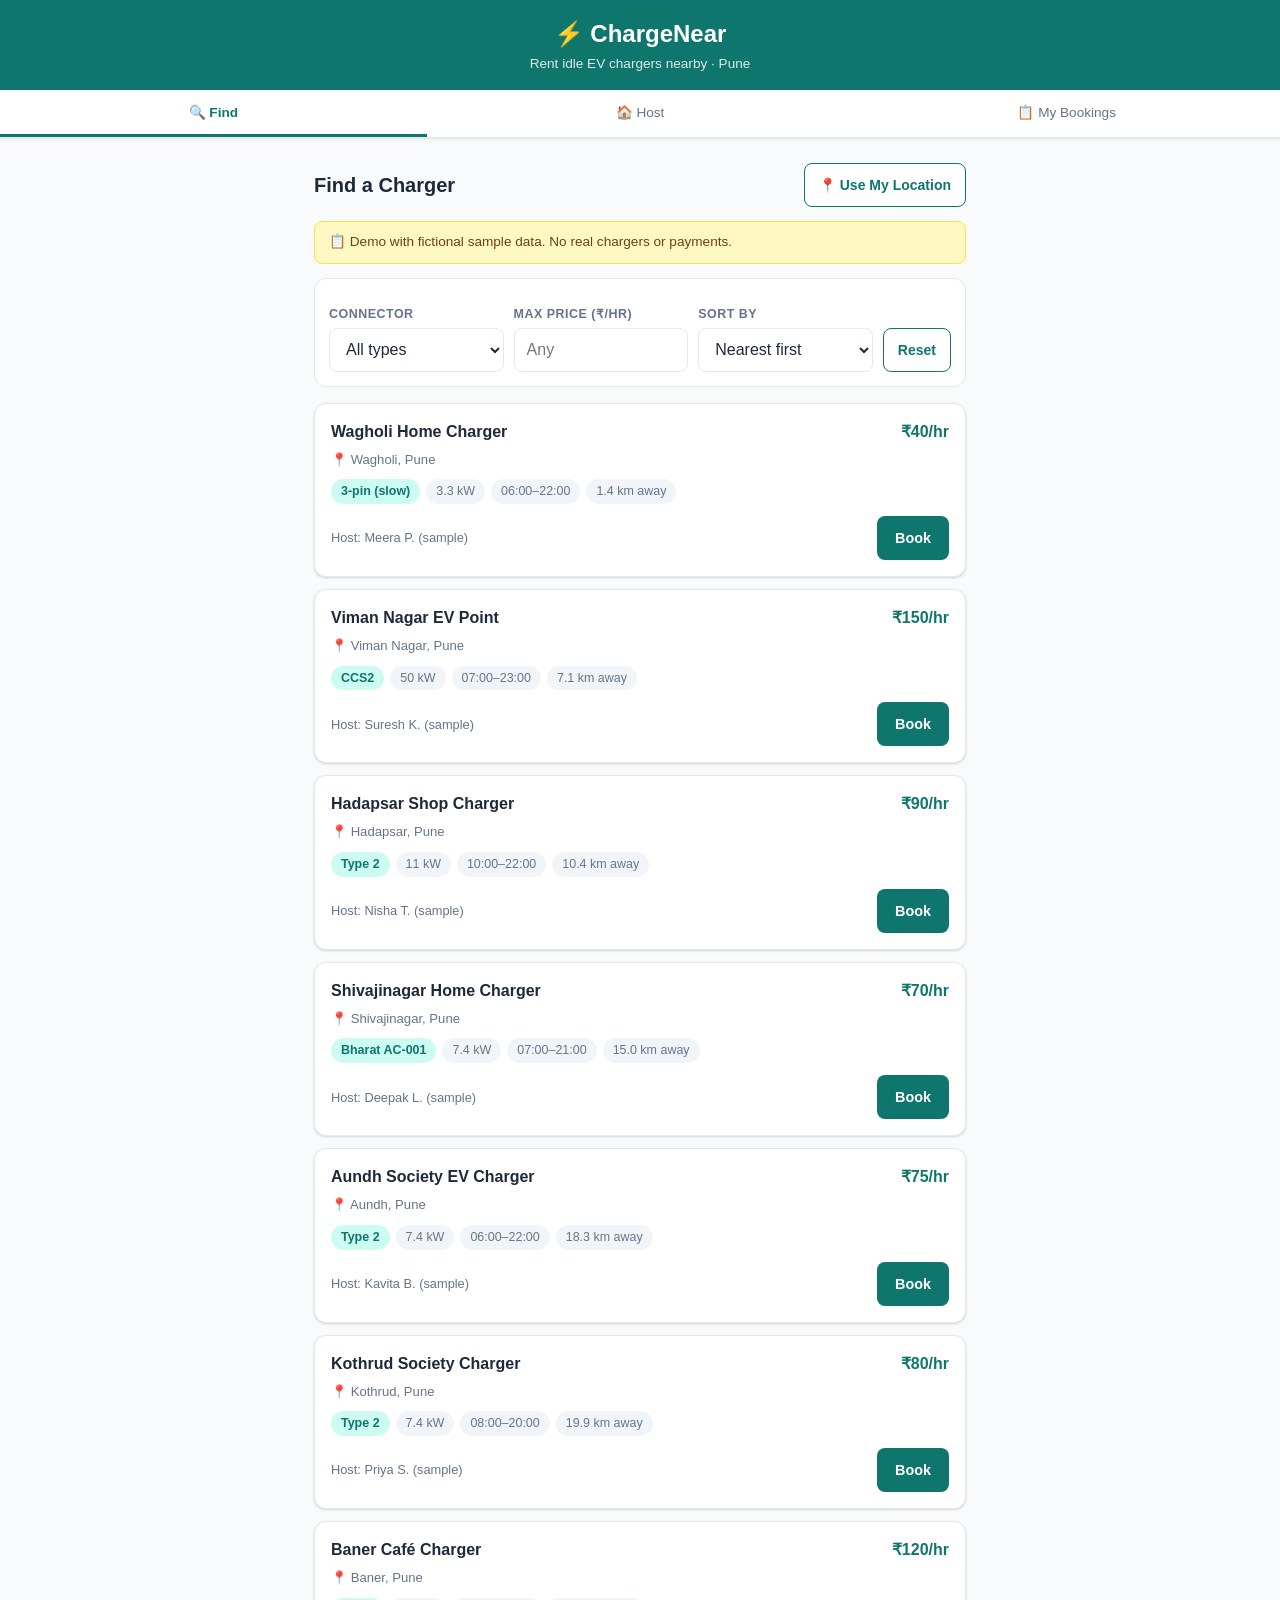
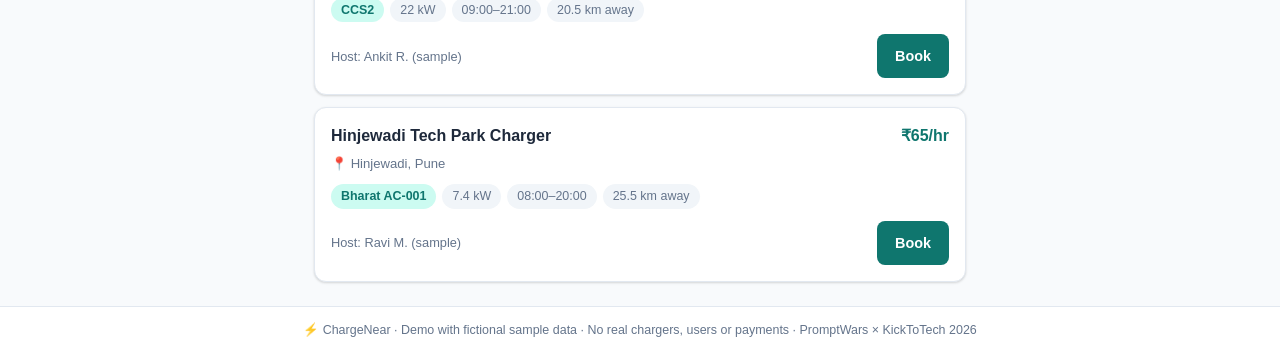
==== index.html @ 593916e8 "feat: add base project model" ====
<!DOCTYPE html>
<html lang="en">
<head>
  <meta charset="UTF-8" />
  <meta name="viewport" content="width=device-width, initial-scale=1.0" />
  <meta http-equiv="Content-Security-Policy"
        content="default-src 'self'; script-src 'self'; style-src 'self'; img-src 'self' data:;" />
  <title>⚡ ChargeNear</title>
  <link rel="stylesheet" href="css/styles.css" />
</head>
<body>

  <header>
    <div class="logo">⚡ ChargeNear</div>
    <p class="tagline">Rent idle EV chargers nearby · Pune</p>
  </header>

  <nav aria-label="Main navigation">
    <button class="nav-btn active" data-view="find">🔍 Find</button>
    <button class="nav-btn" data-view="host">🏠 Host</button>
    <button class="nav-btn" data-view="bookings">📋 My Bookings</button>
  </nav>

  <main>

    <!-- ── FIND VIEW ─────────────────────────────────────── -->
    <section id="view-find" class="view active" aria-label="Find chargers">

      <div class="section-header">
        <h2>Find a Charger</h2>
        <button id="btn-use-location" class="btn-secondary">📍 Use My Location</button>
      </div>

      <div class="notice" role="note">
        📋 Demo with fictional sample data. No real chargers or payments.
      </div>

      <div class="filters" role="search" aria-label="Filter chargers">
        <div class="filter-field">
          <label for="filter-connector">Connector</label>
          <select id="filter-connector">
            <option value="">All types</option>
            <option value="CCS2">CCS2</option>
            <option value="Type 2">Type 2</option>
            <option value="Bharat AC-001">Bharat AC-001</option>
            <option value="3-pin (slow)">3-pin (slow)</option>
          </select>
        </div>

        <div class="filter-field">
          <label for="filter-price">Max Price (₹/hr)</label>
          <input type="number" id="filter-price" placeholder="Any" min="0" max="500" />
        </div>

        <div class="filter-field">
          <label for="filter-sort">Sort by</label>
          <select id="filter-sort">
            <option value="distance">Nearest first</option>
            <option value="price">Cheapest first</option>
          </select>
        </div>

        <div class="filter-field filter-reset">
          <button id="btn-reset-filters" class="btn-secondary">Reset</button>
        </div>
      </div>

      <div id="charger-list" aria-live="polite" aria-label="Charger listings"></div>
    </section>

    <!-- ── BOOKING VIEW ───────────────────────────────────── -->
    <section id="view-booking" class="view" aria-label="Book a slot">

      <div class="section-header">
        <button id="btn-back-find" class="btn-secondary">← Back</button>
        <h2 id="booking-title">Book a Slot</h2>
      </div>

      <div id="booking-charger-info" class="info-card" aria-label="Selected charger details"></div>

      <form id="booking-form" novalidate>
        <label for="booking-date">Date</label>
        <input type="date" id="booking-date" required />

        <label for="booking-hour">Start Hour</label>
        <select id="booking-hour" required></select>

        <label for="booking-duration">Duration</label>
        <select id="booking-duration" required>
          <option value="1">1 hour</option>
          <option value="2">2 hours</option>
          <option value="3">3 hours</option>
          <option value="4">4 hours</option>
        </select>

        <label for="booking-name">Your Name</label>
        <input type="text" id="booking-name" placeholder="e.g. Rahul M."
               maxlength="50" autocomplete="name" required />

        <div class="price-preview" id="booking-price-preview" aria-live="polite"></div>

        <div class="form-msg" id="booking-msg" aria-live="polite"></div>

        <button type="submit" class="btn-primary">Confirm Booking</button>
      </form>
    </section>

    <!-- ── HOST VIEW ─────────────────────────────────────── -->
    <section id="view-host" class="view" aria-label="List your charger">
      <h2>Host Your Charger</h2>
      <div class="notice" role="note">
        📋 Demo listing. No real transactions or data leaves your device.
      </div>

      <form id="host-form" novalidate>

        <label for="host-charger-name">Charger Name</label>
        <input type="text" id="host-charger-name" placeholder="e.g. My Home Charger"
               minlength="3" maxlength="40" required />
        <div class="field-error" id="err-host-name" aria-live="polite"></div>

        <label for="host-area">Area</label>
        <select id="host-area" required>
          <option value="">Select area in Pune</option>
          <option value="Kothrud, Pune">Kothrud</option>
          <option value="Baner, Pune">Baner</option>
          <option value="Wagholi, Pune">Wagholi</option>
          <option value="Viman Nagar, Pune">Viman Nagar</option>
          <option value="Hinjewadi, Pune">Hinjewadi</option>
          <option value="Hadapsar, Pune">Hadapsar</option>
          <option value="Shivajinagar, Pune">Shivajinagar</option>
          <option value="Aundh, Pune">Aundh</option>
        </select>
        <div class="field-error" id="err-host-area" aria-live="polite"></div>

        <label for="host-connector">Connector Type</label>
        <select id="host-connector" required>
          <option value="CCS2">CCS2</option>
          <option value="Type 2">Type 2</option>
          <option value="Bharat AC-001">Bharat AC-001</option>
          <option value="3-pin (slow)">3-pin (slow)</option>
        </select>

        <label for="host-power">Power (kW)</label>
        <input type="number" id="host-power" placeholder="e.g. 7.4"
               min="1" max="350" step="0.1" required />
        <div class="field-error" id="err-host-power" aria-live="polite"></div>

        <label for="host-price">Price per Hour (₹)</label>
        <input type="number" id="host-price" placeholder="e.g. 80"
               min="10" max="500" required />
        <div class="field-error" id="err-host-price" aria-live="polite"></div>

        <label for="host-from">Available From</label>
        <input type="time" id="host-from" value="08:00" required />

        <label for="host-to">Available To</label>
        <input type="time" id="host-to" value="20:00" required />
        <div class="field-error" id="err-host-hours" aria-live="polite"></div>

        <label for="host-hostname">Your Name</label>
        <input type="text" id="host-hostname" placeholder="e.g. Priya S."
               minlength="2" maxlength="30" required />
        <div class="field-error" id="err-host-hostname" aria-live="polite"></div>

        <!-- Earnings Estimator -->
        <div class="estimator">
          <h3>💰 Earnings Estimator</h3>
          <label for="host-utilization">
            Utilization: <span id="util-value">25</span>%
          </label>
          <input type="range" id="host-utilization" min="10" max="60" value="25"
                 aria-label="Utilization percentage" />
          <div class="estimator-results" id="estimator-results" aria-live="polite"></div>
        </div>

        <div class="form-msg" id="host-msg" aria-live="polite"></div>
        <button type="submit" class="btn-primary">List My Charger</button>
      </form>
    </section>

    <!-- ── MY BOOKINGS VIEW ──────────────────────────────── -->
    <section id="view-bookings" class="view" aria-label="My bookings">
      <h2>My Bookings</h2>
      <div id="bookings-list" aria-live="polite"></div>
    </section>

  </main>

  <footer>
    <p>⚡ ChargeNear · Demo with fictional sample data · No real chargers, users or payments · PromptWars × KickToTech 2026</p>
  </footer>

  <!-- Scripts loaded in dependency order -->
  <script src="js/data.js"></script>
  <script src="js/storage.js"></script>
  <script src="js/logic.js"></script>
  <script src="js/ui.js"></script>
  <script src="js/app.js"></script>

</body>
</html>
---- css/styles.css ----
/* =============================================================
   styles.css — ChargeNear MVP
   Mobile-first, CSS variables, no inline styles, no frameworks.
   ============================================================= */

/* ── Variables ───────────────────────────────────────────── */
:root {
  --c-primary:       #0f766e;
  --c-primary-dark:  #0d5e58;
  --c-primary-light: #ccfbf1;
  --c-primary-border:#99f6e4;
  --c-danger:        #dc2626;
  --c-danger-light:  #fee2e2;
  --c-success:       #16a34a;
  --c-success-light: #dcfce7;
  --c-warning-bg:    #fef9c3;
  --c-warning-border:#fde047;
  --c-warning-text:  #713f12;
  --c-bg:            #f8fafc;
  --c-card:          #ffffff;
  --c-border:        #e2e8f0;
  --c-text:          #1e293b;
  --c-muted:         #64748b;
  --radius:          12px;
  --radius-sm:       8px;
  --shadow:          0 1px 3px rgba(0,0,0,.10), 0 1px 2px rgba(0,0,0,.06);
}

/* ── Reset ───────────────────────────────────────────────── */
*, *::before, *::after { box-sizing: border-box; margin: 0; padding: 0; }

/* ── Base ────────────────────────────────────────────────── */
body {
  font-family: -apple-system, BlinkMacSystemFont, 'Segoe UI', Roboto, sans-serif;
  font-size: 16px;
  line-height: 1.5;
  color: var(--c-text);
  background: var(--c-bg);
  min-height: 100vh;
  display: flex;
  flex-direction: column;
}

/* ── Header ──────────────────────────────────────────────── */
header {
  background: var(--c-primary);
  color: #fff;
  padding: 16px;
  text-align: center;
}
.logo   { font-size: 1.5rem; font-weight: 700; }
.tagline{ font-size: 0.85rem; opacity: .85; margin-top: 2px; }

/* ── Nav ─────────────────────────────────────────────────── */
nav {
  background: #fff;
  border-bottom: 2px solid var(--c-border);
  display: flex;
  position: sticky;
  top: 0;
  z-index: 100;
  box-shadow: 0 1px 4px rgba(0,0,0,.06);
}
.nav-btn {
  flex: 1;
  padding: 14px 6px;
  border: none;
  background: transparent;
  color: var(--c-muted);
  font-size: 0.85rem;
  font-weight: 500;
  cursor: pointer;
  border-bottom: 3px solid transparent;
  transition: color .15s, border-color .15s;
  min-height: 44px;
}
.nav-btn:hover       { color: var(--c-primary); }
.nav-btn.active      { color: var(--c-primary); border-bottom-color: var(--c-primary); font-weight: 700; }
.nav-btn:focus-visible{ outline: 2px solid var(--c-primary); outline-offset: -2px; }

/* ── Main / Views ────────────────────────────────────────── */
main { flex: 1; }

.view {
  display: none;
  padding: 16px;
  max-width: 700px;
  margin: 0 auto;
  width: 100%;
}
.view.active { display: block; }

/* ── Typography ──────────────────────────────────────────── */
h2 { font-size: 1.25rem; font-weight: 700; margin-bottom: 14px; }
h3 { font-size: 1rem;    font-weight: 600; margin-bottom: 10px; }

/* ── Section header ──────────────────────────────────────── */
.section-header {
  display: flex;
  align-items: center;
  gap: 10px;
  flex-wrap: wrap;
  margin-bottom: 14px;
}
.section-header h2 { flex: 1; margin-bottom: 0; }

/* ── Notice banner ───────────────────────────────────────── */
.notice {
  background: var(--c-warning-bg);
  border: 1px solid var(--c-warning-border);
  border-radius: var(--radius-sm);
  padding: 10px 14px;
  font-size: 0.85rem;
  color: var(--c-warning-text);
  margin-bottom: 14px;
}

/* ── Filters ─────────────────────────────────────────────── */
.filters {
  background: #fff;
  border: 1px solid var(--c-border);
  border-radius: var(--radius);
  padding: 14px;
  margin-bottom: 16px;
  display: grid;
  grid-template-columns: 1fr 1fr;
  gap: 10px;
}
.filter-field { display: flex; flex-direction: column; gap: 4px; }
.filter-reset { justify-content: flex-end; }
.filters label {
  font-size: 0.78rem;
  font-weight: 600;
  color: var(--c-muted);
  text-transform: uppercase;
  letter-spacing: .04em;
}

/* ── Buttons ─────────────────────────────────────────────── */
.btn-primary {
  background: var(--c-primary);
  color: #fff;
  border: none;
  border-radius: var(--radius-sm);
  padding: 12px 20px;
  font-size: 1rem;
  font-weight: 600;
  cursor: pointer;
  min-height: 44px;
  width: 100%;
  transition: background .15s;
  margin-top: 12px;
}
.btn-primary:hover       { background: var(--c-primary-dark); }
.btn-primary:focus-visible{ outline: 2px solid var(--c-primary); outline-offset: 2px; }

.btn-secondary {
  background: #fff;
  color: var(--c-primary);
  border: 1.5px solid var(--c-primary);
  border-radius: var(--radius-sm);
  padding: 8px 14px;
  font-size: 0.875rem;
  font-weight: 600;
  cursor: pointer;
  min-height: 44px;
  transition: background .15s;
  white-space: nowrap;
}
.btn-secondary:hover        { background: var(--c-primary-light); }
.btn-secondary:focus-visible{ outline: 2px solid var(--c-primary); outline-offset: 2px; }

.btn-danger {
  background: #fff;
  color: var(--c-danger);
  border: 1.5px solid var(--c-danger);
  border-radius: var(--radius-sm);
  padding: 6px 12px;
  font-size: 0.85rem;
  font-weight: 600;
  cursor: pointer;
  min-height: 44px;
  transition: background .15s;
  white-space: nowrap;
}
.btn-danger:hover        { background: var(--c-danger-light); }
.btn-danger:focus-visible{ outline: 2px solid var(--c-danger); outline-offset: 2px; }

/* ── Charger Cards ───────────────────────────────────────── */
.charger-list { display: flex; flex-direction: column; gap: 12px; }

.charger-card {
  background: var(--c-card);
  border: 1px solid var(--c-border);
  border-radius: var(--radius);
  padding: 16px;
  box-shadow: var(--shadow);
}
.charger-card-header {
  display: flex;
  justify-content: space-between;
  align-items: flex-start;
  gap: 8px;
  margin-bottom: 6px;
}
.charger-card-name  { font-weight: 700; font-size: 1rem; }
.charger-card-price { font-weight: 700; color: var(--c-primary); white-space: nowrap; }

.charger-card-area {
  font-size: 0.82rem;
  color: var(--c-muted);
  margin-bottom: 10px;
}

.charger-card-meta {
  display: flex;
  flex-wrap: wrap;
  gap: 6px;
  margin-bottom: 12px;
}
.tag {
  background: var(--c-primary-light);
  color: var(--c-primary);
  border-radius: 20px;
  padding: 3px 10px;
  font-size: 0.78rem;
  font-weight: 600;
}
.tag-muted {
  background: #f1f5f9;
  color: var(--c-muted);
  border-radius: 20px;
  padding: 3px 10px;
  font-size: 0.78rem;
}

.charger-card-footer {
  display: flex;
  justify-content: space-between;
  align-items: center;
  gap: 8px;
  flex-wrap: wrap;
}
.charger-host { font-size: 0.8rem; color: var(--c-muted); }

.charger-card .btn-primary {
  width: auto;
  padding: 8px 18px;
  margin-top: 0;
  font-size: 0.9rem;
}

/* ── Info card (booking charger detail) ──────────────────── */
.info-card {
  background: #fff;
  border: 1px solid var(--c-border);
  border-radius: var(--radius);
  padding: 14px;
  margin-bottom: 16px;
  box-shadow: var(--shadow);
}
.info-row {
  display: flex;
  justify-content: space-between;
  padding: 4px 0;
  font-size: 0.9rem;
}
.info-row-label { color: var(--c-muted); }
.info-row-value { font-weight: 600; }

/* ── Forms ───────────────────────────────────────────────── */
form { display: flex; flex-direction: column; gap: 2px; }

label {
  font-size: 0.875rem;
  font-weight: 600;
  color: var(--c-text);
  margin-top: 12px;
  display: block;
}

input[type="text"],
input[type="number"],
input[type="date"],
input[type="time"],
select {
  padding: 10px 12px;
  border: 1.5px solid var(--c-border);
  border-radius: var(--radius-sm);
  font-size: 1rem;
  color: var(--c-text);
  background: #fff;
  min-height: 44px;
  width: 100%;
  transition: border-color .15s;
}
input:focus, select:focus {
  outline: 2px solid var(--c-primary);
  outline-offset: 0;
  border-color: var(--c-primary);
}
input[type="range"] {
  width: 100%;
  accent-color: var(--c-primary);
  margin-top: 6px;
}

.field-error {
  font-size: 0.8rem;
  color: var(--c-danger);
  min-height: 18px;
  margin-top: 2px;
}

/* ── Form messages ───────────────────────────────────────── */
.form-msg {
  padding: 12px 14px;
  border-radius: var(--radius-sm);
  font-size: 0.9rem;
  font-weight: 500;
  display: none;
  margin-top: 10px;
}
.form-msg.success { display: block; background: var(--c-success-light); color: #15803d; border: 1px solid #86efac; }
.form-msg.error   { display: block; background: var(--c-danger-light); color: var(--c-danger); border: 1px solid #fca5a5; }

/* ── Price preview ───────────────────────────────────────── */
.price-preview {
  background: var(--c-primary-light);
  border: 1px solid var(--c-primary-border);
  border-radius: var(--radius-sm);
  padding: 12px 16px;
  font-size: 1rem;
  font-weight: 600;
  color: var(--c-primary);
  margin-top: 10px;
  min-height: 46px;
}

/* ── Estimator ───────────────────────────────────────────── */
.estimator {
  background: var(--c-primary-light);
  border: 1px solid var(--c-primary-border);
  border-radius: var(--radius);
  padding: 16px;
  margin-top: 20px;
}
.estimator label { margin-top: 0; }

.estimator-results   { display: flex; flex-direction: column; gap: 4px; margin-top: 12px; }
.estimator-row       { display: flex; justify-content: space-between; font-size: 0.9rem; padding: 4px 0; }
.estimator-row.total {
  font-weight: 700;
  font-size: 1.05rem;
  color: var(--c-primary);
  border-top: 1px solid var(--c-primary-border);
  padding-top: 8px;
  margin-top: 4px;
}
.estimator-idle       { font-size: 0.82rem; color: var(--c-muted); margin-top: 8px; font-style: italic; }
.estimator-disclaimer { font-size: 0.78rem; color: var(--c-muted); margin-top: 4px; }
.estimator-placeholder{ font-size: 0.9rem; color: var(--c-muted); }

/* ── Booking Cards (My Bookings) ─────────────────────────── */
.bookings-list { display: flex; flex-direction: column; gap: 12px; }

.booking-card {
  background: #fff;
  border: 1px solid var(--c-border);
  border-radius: var(--radius);
  padding: 16px;
  box-shadow: var(--shadow);
}
.booking-card-header {
  display: flex;
  justify-content: space-between;
  align-items: center;
  gap: 8px;
  margin-bottom: 10px;
  flex-wrap: wrap;
}
.booking-card-title   { font-weight: 700; font-size: 1rem; }
.booking-card-details { display: flex; flex-direction: column; gap: 3px; }
.booking-detail       { font-size: 0.875rem; color: var(--c-muted); }

/* ── Empty states ────────────────────────────────────────── */
.empty-state { text-align: center; padding: 48px 16px; color: var(--c-muted); }
.empty-icon  { font-size: 3rem; margin-bottom: 10px; }
.empty-msg   { font-size: 1rem; margin-bottom: 16px; }

/* ── Footer ──────────────────────────────────────────────── */
footer {
  background: #fff;
  border-top: 1px solid var(--c-border);
  padding: 14px 16px;
  text-align: center;
  font-size: 0.78rem;
  color: var(--c-muted);
}

/* ── Desktop breakpoint ──────────────────────────────────── */
@media (min-width: 600px) {
  .view { padding: 24px; }

  .filters {
    grid-template-columns: 1fr 1fr 1fr auto;
  }
  .filter-reset { justify-content: flex-end; align-self: flex-end; }
}
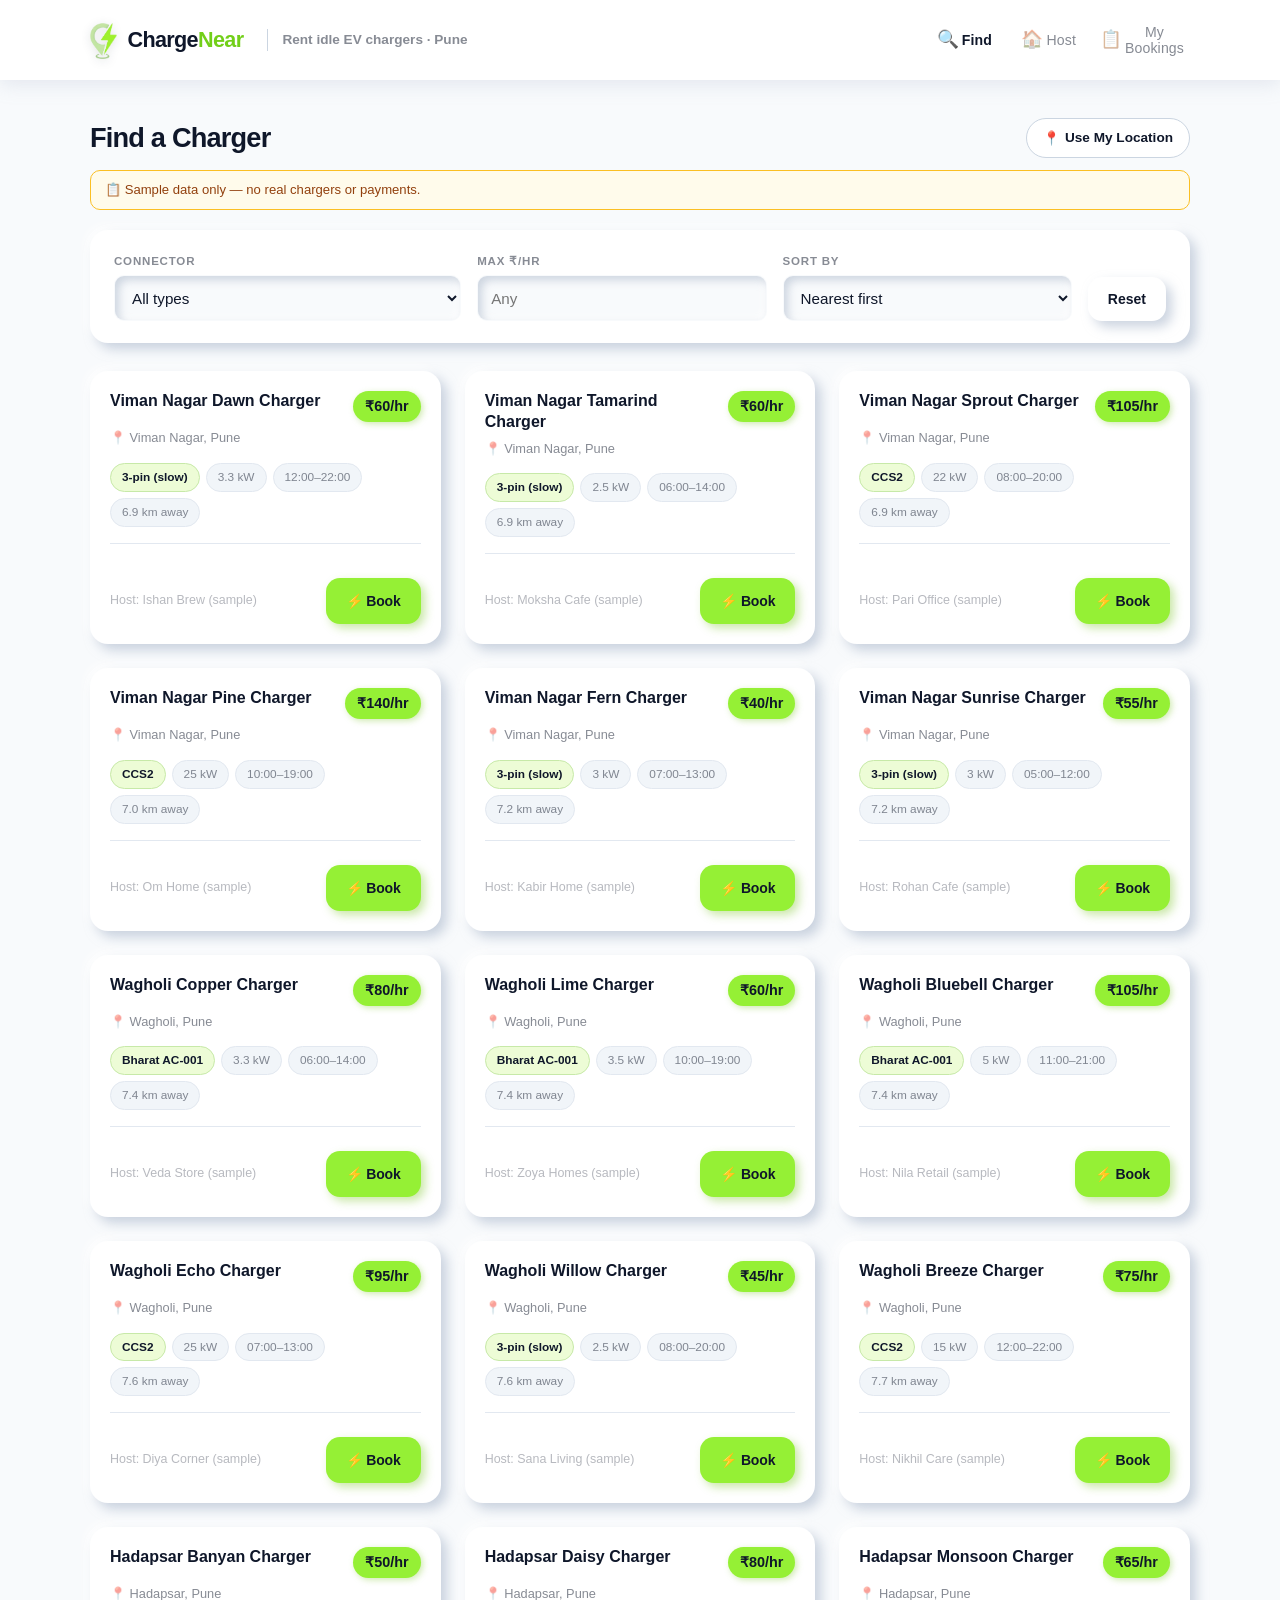
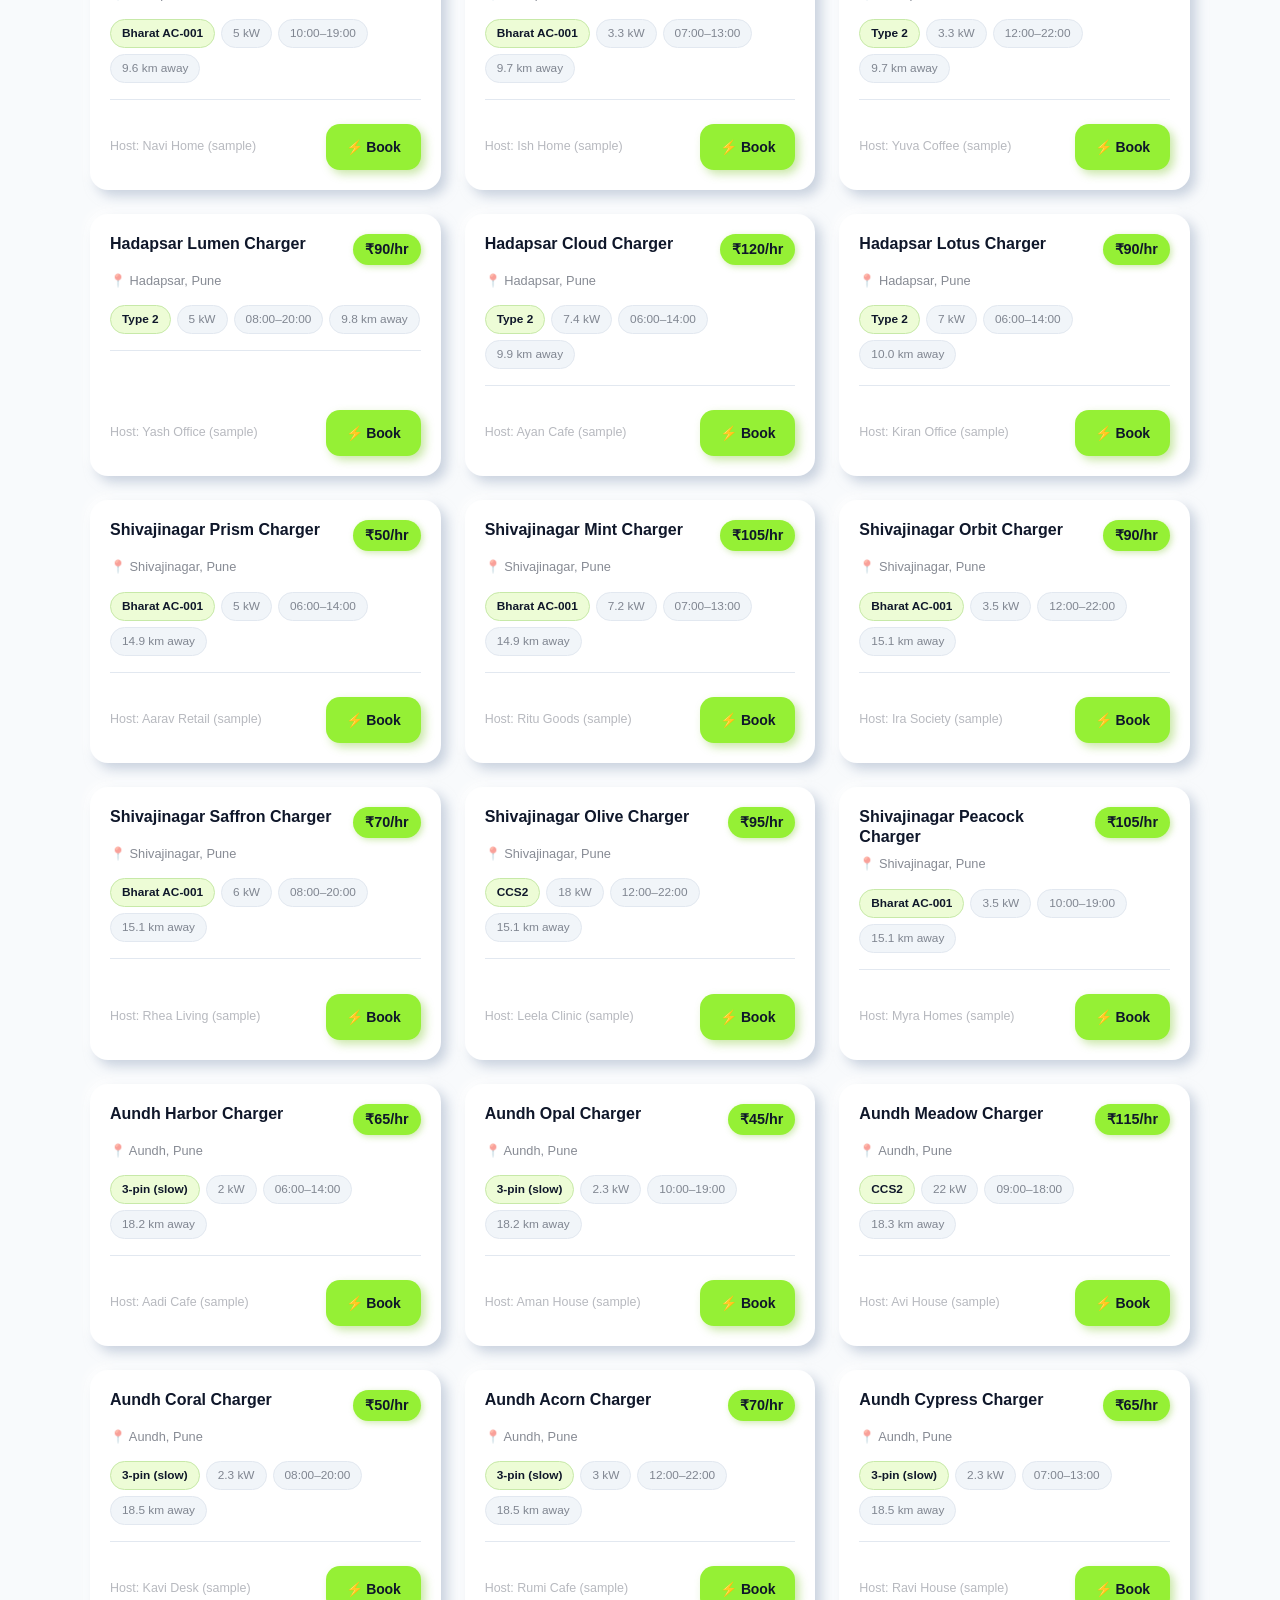
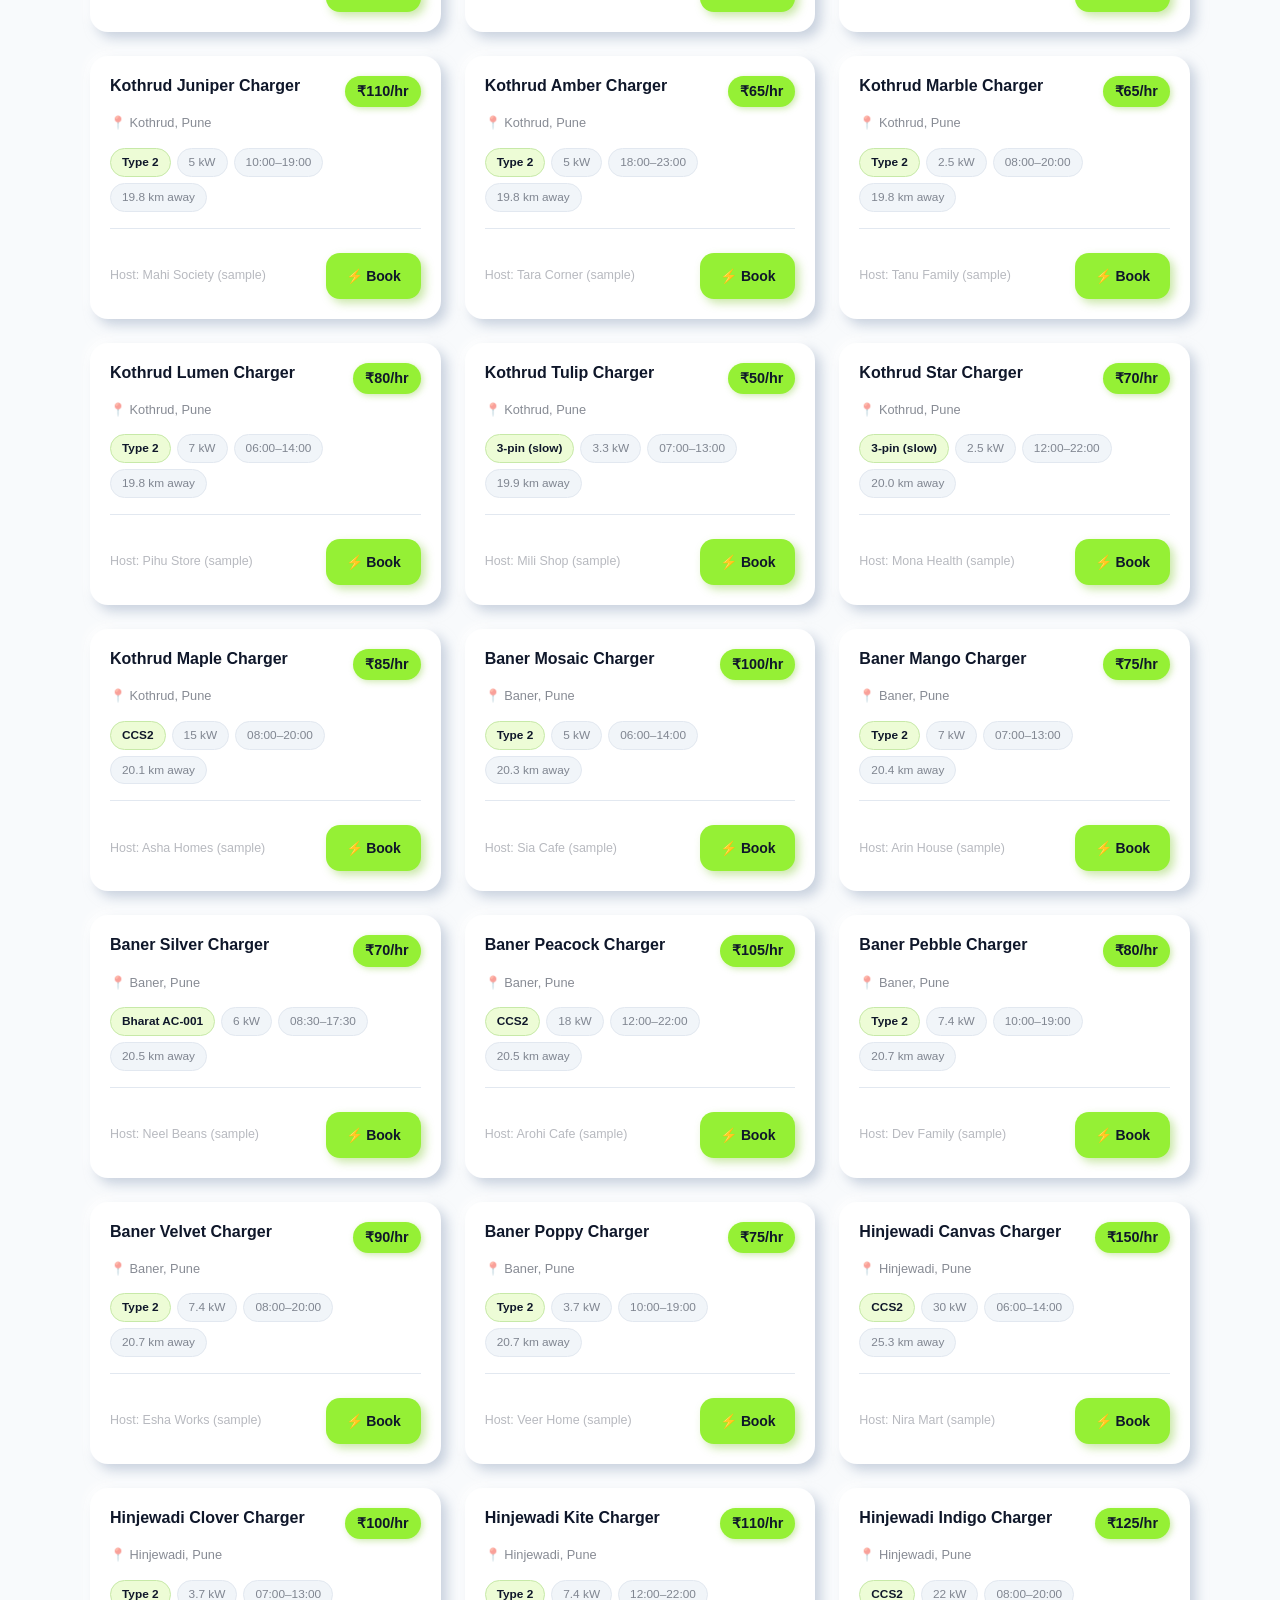
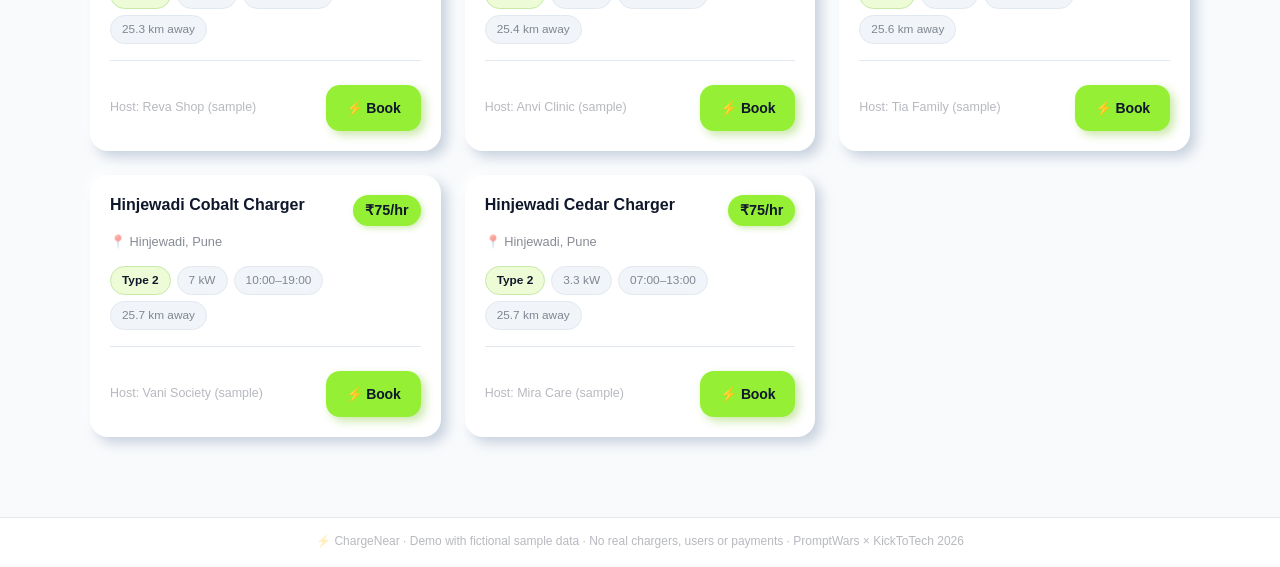
==== commit 0249019d: "ui changes and data update" ====
--- a/index.html
+++ b/index.html
@@ -5,193 +5,306 @@
   <meta name="viewport" content="width=device-width, initial-scale=1.0" />
   <meta http-equiv="Content-Security-Policy"
         content="default-src 'self'; script-src 'self'; style-src 'self'; img-src 'self' data:;" />
-  <title>⚡ ChargeNear</title>
+  <title>ChargeNear - Rent Idle EV Chargers</title>
+  <link rel="icon" type="image/png" href="assets/favicon.png" />
   <link rel="stylesheet" href="css/styles.css" />
 </head>
 <body>
 
-  <header>
-    <div class="logo">⚡ ChargeNear</div>
-    <p class="tagline">Rent idle EV chargers nearby · Pune</p>
+  <!-- ══ HEADER & DESKTOP NAV ═══════════════════════════════════ -->
+  <header class="site-header">
+    <div class="header-inner">
+      <div class="logo">
+        <img src="assets/logo-icon.png" alt="ChargeNear Logo" class="logo-img" />
+        <span class="logo-text"><span class="logo-charge">Charge</span><span class="logo-near">Near</span></span>
+      </div>
+      <p class="tagline">Rent idle EV chargers · Pune</p>
+      <!-- Nav on desktop integrated right into header -->
+      <nav class="main-nav" aria-label="Main navigation">
+        <button class="nav-btn active" data-view="find">
+          <span class="nav-icon" aria-hidden="true">🔍</span>
+          <span class="nav-label">Find</span>
+        </button>
+        <button class="nav-btn" data-view="host">
+          <span class="nav-icon" aria-hidden="true">🏠</span>
+          <span class="nav-label">Host</span>
+        </button>
+        <button class="nav-btn" data-view="bookings">
+          <span class="nav-icon" aria-hidden="true">📋</span>
+          <span class="nav-label">My Bookings</span>
+        </button>
+      </nav>
+    </div>
   </header>
 
-  <nav aria-label="Main navigation">
-    <button class="nav-btn active" data-view="find">🔍 Find</button>
-    <button class="nav-btn" data-view="host">🏠 Host</button>
-    <button class="nav-btn" data-view="bookings">📋 My Bookings</button>
-  </nav>
-
+  <!-- ══ MAIN ════════════════════════════════════════════════ -->
   <main>
 
-    <!-- ── FIND VIEW ─────────────────────────────────────── -->
+    <!-- ── FIND VIEW ────────────────────────────────────────── -->
     <section id="view-find" class="view active" aria-label="Find chargers">
 
-      <div class="section-header">
-        <h2>Find a Charger</h2>
-        <button id="btn-use-location" class="btn-secondary">📍 Use My Location</button>
-      </div>
-
-      <div class="notice" role="note">
-        📋 Demo with fictional sample data. No real chargers or payments.
-      </div>
-
-      <div class="filters" role="search" aria-label="Filter chargers">
-        <div class="filter-field">
-          <label for="filter-connector">Connector</label>
-          <select id="filter-connector">
-            <option value="">All types</option>
-            <option value="CCS2">CCS2</option>
-            <option value="Type 2">Type 2</option>
-            <option value="Bharat AC-001">Bharat AC-001</option>
-            <option value="3-pin (slow)">3-pin (slow)</option>
-          </select>
-        </div>
-
-        <div class="filter-field">
-          <label for="filter-price">Max Price (₹/hr)</label>
-          <input type="number" id="filter-price" placeholder="Any" min="0" max="500" />
-        </div>
-
-        <div class="filter-field">
-          <label for="filter-sort">Sort by</label>
-          <select id="filter-sort">
-            <option value="distance">Nearest first</option>
-            <option value="price">Cheapest first</option>
-          </select>
-        </div>
-
-        <div class="filter-field filter-reset">
-          <button id="btn-reset-filters" class="btn-secondary">Reset</button>
-        </div>
-      </div>
-
+      <div class="view-header">
+        <div class="view-title-row">
+          <h2>Find a Charger</h2>
+          <button id="btn-use-location" class="btn-ghost">
+            <span aria-hidden="true">📍</span> Use My Location
+          </button>
+        </div>
+        <div class="notice" role="note">
+          📋 Sample data only — no real chargers or payments.
+        </div>
+      </div>
+
+      <!-- Filters -->
+      <div class="filters-card" role="search" aria-label="Filter chargers">
+        <div class="filter-row">
+          <div class="filter-field">
+            <label for="filter-connector">Connector</label>
+            <div class="input-neu">
+              <select id="filter-connector">
+                <option value="">All types</option>
+                <option value="CCS2">CCS2</option>
+                <option value="Type 2">Type 2</option>
+                <option value="Bharat AC-001">Bharat AC-001</option>
+                <option value="3-pin (slow)">3-pin (slow)</option>
+              </select>
+            </div>
+          </div>
+
+          <div class="filter-field">
+            <label for="filter-price">Max ₹/hr</label>
+            <div class="input-neu">
+              <input type="number" id="filter-price" placeholder="Any" min="0" max="500" />
+            </div>
+          </div>
+
+          <div class="filter-field">
+            <label for="filter-sort">Sort by</label>
+            <div class="input-neu">
+              <select id="filter-sort">
+                <option value="distance">Nearest first</option>
+                <option value="price">Cheapest first</option>
+              </select>
+            </div>
+          </div>
+
+          <div class="filter-field filter-reset">
+            <button id="btn-reset-filters" class="btn-secondary">Reset</button>
+          </div>
+        </div>
+      </div>
+
+      <!-- Charger list rendered by JS -->
       <div id="charger-list" aria-live="polite" aria-label="Charger listings"></div>
+
     </section>
 
-    <!-- ── BOOKING VIEW ───────────────────────────────────── -->
+    <!-- ── BOOKING VIEW ──────────────────────────────────────── -->
     <section id="view-booking" class="view" aria-label="Book a slot">
 
-      <div class="section-header">
-        <button id="btn-back-find" class="btn-secondary">← Back</button>
-        <h2 id="booking-title">Book a Slot</h2>
-      </div>
-
+      <div class="view-header">
+        <div class="view-title-row">
+          <button id="btn-back-find" class="btn-back">← Back</button>
+          <h2 id="booking-title">Book a Slot</h2>
+        </div>
+      </div>
+
+      <!-- Charger summary card (populated by JS) -->
       <div id="booking-charger-info" class="info-card" aria-label="Selected charger details"></div>
 
-      <form id="booking-form" novalidate>
-        <label for="booking-date">Date</label>
-        <input type="date" id="booking-date" required />
-
-        <label for="booking-hour">Start Hour</label>
-        <select id="booking-hour" required></select>
-
-        <label for="booking-duration">Duration</label>
-        <select id="booking-duration" required>
-          <option value="1">1 hour</option>
-          <option value="2">2 hours</option>
-          <option value="3">3 hours</option>
-          <option value="4">4 hours</option>
-        </select>
-
-        <label for="booking-name">Your Name</label>
-        <input type="text" id="booking-name" placeholder="e.g. Rahul M."
-               maxlength="50" autocomplete="name" required />
-
-        <div class="price-preview" id="booking-price-preview" aria-live="polite"></div>
-
-        <div class="form-msg" id="booking-msg" aria-live="polite"></div>
-
-        <button type="submit" class="btn-primary">Confirm Booking</button>
-      </form>
+      <!-- Booking form -->
+      <div class="form-card">
+        <form id="booking-form" novalidate>
+
+          <div class="form-group">
+            <label for="booking-date">Date</label>
+            <div class="input-neu">
+              <input type="date" id="booking-date" required />
+            </div>
+          </div>
+
+          <div class="form-row-2">
+            <div class="form-group">
+              <label for="booking-hour">Start Hour</label>
+              <div class="input-neu">
+                <select id="booking-hour" required></select>
+              </div>
+            </div>
+            <div class="form-group">
+              <label for="booking-duration">Duration</label>
+              <div class="input-neu">
+                <select id="booking-duration" required>
+                  <option value="1">1 hour</option>
+                  <option value="2">2 hours</option>
+                  <option value="3">3 hours</option>
+                  <option value="4">4 hours</option>
+                </select>
+              </div>
+            </div>
+          </div>
+
+          <div class="form-group">
+            <label for="booking-name">Your Name</label>
+            <div class="input-neu">
+              <input type="text" id="booking-name" placeholder="e.g. Rahul M."
+                     maxlength="50" autocomplete="name" required />
+            </div>
+          </div>
+
+          <!-- Live total (populated by JS) -->
+          <div class="price-preview" id="booking-price-preview" aria-live="polite"></div>
+
+          <div class="form-msg" id="booking-msg" aria-live="polite"></div>
+
+          <button type="submit" class="btn-primary btn-full">⚡ Confirm Booking</button>
+        </form>
+      </div>
+
     </section>
 
-    <!-- ── HOST VIEW ─────────────────────────────────────── -->
+    <!-- ── HOST VIEW ─────────────────────────────────────────── -->
     <section id="view-host" class="view" aria-label="List your charger">
-      <h2>Host Your Charger</h2>
-      <div class="notice" role="note">
-        📋 Demo listing. No real transactions or data leaves your device.
-      </div>
-
-      <form id="host-form" novalidate>
-
-        <label for="host-charger-name">Charger Name</label>
-        <input type="text" id="host-charger-name" placeholder="e.g. My Home Charger"
-               minlength="3" maxlength="40" required />
-        <div class="field-error" id="err-host-name" aria-live="polite"></div>
-
-        <label for="host-area">Area</label>
-        <select id="host-area" required>
-          <option value="">Select area in Pune</option>
-          <option value="Kothrud, Pune">Kothrud</option>
-          <option value="Baner, Pune">Baner</option>
-          <option value="Wagholi, Pune">Wagholi</option>
-          <option value="Viman Nagar, Pune">Viman Nagar</option>
-          <option value="Hinjewadi, Pune">Hinjewadi</option>
-          <option value="Hadapsar, Pune">Hadapsar</option>
-          <option value="Shivajinagar, Pune">Shivajinagar</option>
-          <option value="Aundh, Pune">Aundh</option>
-        </select>
-        <div class="field-error" id="err-host-area" aria-live="polite"></div>
-
-        <label for="host-connector">Connector Type</label>
-        <select id="host-connector" required>
-          <option value="CCS2">CCS2</option>
-          <option value="Type 2">Type 2</option>
-          <option value="Bharat AC-001">Bharat AC-001</option>
-          <option value="3-pin (slow)">3-pin (slow)</option>
-        </select>
-
-        <label for="host-power">Power (kW)</label>
-        <input type="number" id="host-power" placeholder="e.g. 7.4"
-               min="1" max="350" step="0.1" required />
-        <div class="field-error" id="err-host-power" aria-live="polite"></div>
-
-        <label for="host-price">Price per Hour (₹)</label>
-        <input type="number" id="host-price" placeholder="e.g. 80"
-               min="10" max="500" required />
-        <div class="field-error" id="err-host-price" aria-live="polite"></div>
-
-        <label for="host-from">Available From</label>
-        <input type="time" id="host-from" value="08:00" required />
-
-        <label for="host-to">Available To</label>
-        <input type="time" id="host-to" value="20:00" required />
-        <div class="field-error" id="err-host-hours" aria-live="polite"></div>
-
-        <label for="host-hostname">Your Name</label>
-        <input type="text" id="host-hostname" placeholder="e.g. Priya S."
-               minlength="2" maxlength="30" required />
-        <div class="field-error" id="err-host-hostname" aria-live="polite"></div>
-
-        <!-- Earnings Estimator -->
-        <div class="estimator">
-          <h3>💰 Earnings Estimator</h3>
-          <label for="host-utilization">
-            Utilization: <span id="util-value">25</span>%
-          </label>
-          <input type="range" id="host-utilization" min="10" max="60" value="25"
-                 aria-label="Utilization percentage" />
-          <div class="estimator-results" id="estimator-results" aria-live="polite"></div>
-        </div>
-
-        <div class="form-msg" id="host-msg" aria-live="polite"></div>
-        <button type="submit" class="btn-primary">List My Charger</button>
-      </form>
+
+      <div class="view-header">
+        <h2>Host Your Charger</h2>
+        <div class="notice" role="note">
+          📋 Demo listing — no real transactions, data stays on your device.
+        </div>
+      </div>
+
+      <div class="form-card">
+        <form id="host-form" novalidate>
+
+          <div class="form-group">
+            <label for="host-charger-name">Charger Name</label>
+            <div class="input-neu">
+              <input type="text" id="host-charger-name"
+                     placeholder="e.g. My Home Charger"
+                     minlength="3" maxlength="40" required />
+            </div>
+            <div class="field-error" id="err-host-name" aria-live="polite"></div>
+          </div>
+
+          <div class="form-row-2">
+            <div class="form-group">
+              <label for="host-area">Area</label>
+              <div class="input-neu">
+                <select id="host-area" required>
+                  <option value="">Select area</option>
+                  <option value="Kothrud, Pune">Kothrud</option>
+                  <option value="Baner, Pune">Baner</option>
+                  <option value="Wagholi, Pune">Wagholi</option>
+                  <option value="Viman Nagar, Pune">Viman Nagar</option>
+                  <option value="Hinjewadi, Pune">Hinjewadi</option>
+                  <option value="Hadapsar, Pune">Hadapsar</option>
+                  <option value="Shivajinagar, Pune">Shivajinagar</option>
+                  <option value="Aundh, Pune">Aundh</option>
+                </select>
+              </div>
+              <div class="field-error" id="err-host-area" aria-live="polite"></div>
+            </div>
+
+            <div class="form-group">
+              <label for="host-connector">Connector</label>
+              <div class="input-neu">
+                <select id="host-connector" required>
+                  <option value="CCS2">CCS2</option>
+                  <option value="Type 2">Type 2</option>
+                  <option value="Bharat AC-001">Bharat AC-001</option>
+                  <option value="3-pin (slow)">3-pin (slow)</option>
+                </select>
+              </div>
+            </div>
+          </div>
+
+          <div class="form-row-2">
+            <div class="form-group">
+              <label for="host-power">Power (kW)</label>
+              <div class="input-neu">
+                <input type="number" id="host-power" placeholder="e.g. 7.4"
+                       min="1" max="350" step="0.1" required />
+              </div>
+              <div class="field-error" id="err-host-power" aria-live="polite"></div>
+            </div>
+
+            <div class="form-group">
+              <label for="host-price">Price / hr (₹)</label>
+              <div class="input-neu">
+                <input type="number" id="host-price" placeholder="e.g. 80"
+                       min="10" max="500" required />
+              </div>
+              <div class="field-error" id="err-host-price" aria-live="polite"></div>
+            </div>
+          </div>
+
+          <div class="form-row-2">
+            <div class="form-group">
+              <label for="host-from">Available From</label>
+              <div class="input-neu">
+                <input type="time" id="host-from" value="08:00" required />
+              </div>
+            </div>
+            <div class="form-group">
+              <label for="host-to">Available To</label>
+              <div class="input-neu">
+                <input type="time" id="host-to" value="20:00" required />
+              </div>
+            </div>
+          </div>
+          <div class="field-error" id="err-host-hours" aria-live="polite"></div>
+
+          <div class="form-group">
+            <label for="host-hostname">Your Name</label>
+            <div class="input-neu">
+              <input type="text" id="host-hostname" placeholder="e.g. Priya S."
+                     minlength="2" maxlength="30" required />
+            </div>
+            <div class="field-error" id="err-host-hostname" aria-live="polite"></div>
+          </div>
+
+          <!-- ── Earnings Estimator ───────────────────────── -->
+          <div class="estimator">
+            <div class="estimator-header">
+              <span class="estimator-title">💰 Earnings Estimator</span>
+              <span class="estimator-badge">Live</span>
+            </div>
+
+            <div class="util-row">
+              <label for="host-utilization">
+                Utilization: <span class="util-val" id="util-value">25</span>%
+              </label>
+              <input type="range" id="host-utilization"
+                     min="10" max="60" value="25"
+                     aria-label="Utilization percentage" />
+            </div>
+
+            <div class="estimator-results" id="estimator-results" aria-live="polite"></div>
+          </div>
+
+          <div class="form-msg" id="host-msg" aria-live="polite"></div>
+          <button type="submit" class="btn-primary btn-full">⚡ List My Charger</button>
+
+        </form>
+      </div>
+
     </section>
 
-    <!-- ── MY BOOKINGS VIEW ──────────────────────────────── -->
+    <!-- ── MY BOOKINGS VIEW ──────────────────────────────────── -->
     <section id="view-bookings" class="view" aria-label="My bookings">
-      <h2>My Bookings</h2>
+      <div class="view-header">
+        <h2>My Bookings</h2>
+      </div>
       <div id="bookings-list" aria-live="polite"></div>
     </section>
 
   </main>
 
-  <footer>
+  <!-- ══ FOOTER ═══════════════════════════════════════════════ -->
+  <footer class="site-footer">
     <p>⚡ ChargeNear · Demo with fictional sample data · No real chargers, users or payments · PromptWars × KickToTech 2026</p>
   </footer>
 
-  <!-- Scripts loaded in dependency order -->
+  <!-- Scripts in dependency order — no inline scripts (CSP compliant) -->
   <script src="js/data.js"></script>
   <script src="js/storage.js"></script>
   <script src="js/logic.js"></script>
--- a/css/styles.css
+++ b/css/styles.css
@@ -1,409 +1,1052 @@
-/* =============================================================
-   styles.css — ChargeNear MVP
-   Mobile-first, CSS variables, no inline styles, no frameworks.
-   ============================================================= */
-
-/* ── Variables ───────────────────────────────────────────── */
+/* ================================================================
+   styles.css — ChargeNear · Light Neumorphism + Electric Lime
+   Mobile-first · CSS variables · No frameworks · No inline styles
+   ================================================================ */
+
+/* ── Design tokens ─────────────────────────────────────────── */
 :root {
-  --c-primary:       #0f766e;
-  --c-primary-dark:  #0d5e58;
-  --c-primary-light: #ccfbf1;
-  --c-primary-border:#99f6e4;
-  --c-danger:        #dc2626;
-  --c-danger-light:  #fee2e2;
-  --c-success:       #16a34a;
-  --c-success-light: #dcfce7;
-  --c-warning-bg:    #fef9c3;
-  --c-warning-border:#fde047;
-  --c-warning-text:  #713f12;
-  --c-bg:            #f8fafc;
-  --c-card:          #ffffff;
-  --c-border:        #e2e8f0;
-  --c-text:          #1e293b;
-  --c-muted:         #64748b;
-  --radius:          12px;
-  --radius-sm:       8px;
-  --shadow:          0 1px 3px rgba(0,0,0,.10), 0 1px 2px rgba(0,0,0,.06);
-}
-
-/* ── Reset ───────────────────────────────────────────────── */
+  /* Brand */
+  --lime:          #95F035;
+  --lime-dark:     #78c422;
+  --lime-soft:     #C7E9A8;
+  --lime-faint:    #edfcd6;
+
+  /* Navy / text */
+  --navy:          #0F172A;
+  --navy-80:       rgba(15,23,42,.80);
+  --navy-50:       rgba(15,23,42,.50);
+  --navy-30:       rgba(15,23,42,.30);
+  --navy-10:       rgba(15,23,42,.06);
+
+  /* Surface */
+  --bg:            #F8FAFC;
+  --card:          #FFFFFF;
+  --gray-light:    #E2E8F0;
+  --gray-mid:      #CBD5E1;
+  --gray-soft:     #F1F5F9;
+
+  /* Semantic */
+  --danger:        #e53e3e;
+  --danger-bg:     #fff5f5;
+  --danger-border: #feb2b2;
+  --success:       #276749;
+  --success-bg:    #f0fff4;
+  --success-border:#9ae6b4;
+  --warn-bg:       #fffbeb;
+  --warn-border:   #fbbf24;
+  --warn-text:     #92400e;
+
+  /* Neumorphic shadows — outward (raised) */
+  --neu-out:
+    6px 6px 12px rgba(163,177,198,.55),
+   -4px -4px 10px rgba(255,255,255,.90);
+
+  /* Neumorphic shadows — inward (pressed / input well) */
+  --neu-in:
+    inset 4px 4px 8px  rgba(163,177,198,.50),
+    inset -3px -3px 7px rgba(255,255,255,.80);
+
+  /* Neumorphic shadows — subtle card */
+  --neu-card:
+    4px 4px 10px rgba(163,177,198,.40),
+   -3px -3px 8px rgba(255,255,255,.85);
+
+  /* Radius */
+  --r-xs:   6px;
+  --r-sm:  10px;
+  --r-md:  14px;
+  --r-lg:  18px;
+  --r-xl:  24px;
+  --r-pill:100px;
+
+  /* Transition */
+  --t: .18s ease;
+
+  /* Layout */
+  --max-w:        1180px;
+  --nav-h-mobile: 68px;
+}
+
+/* ── Reset ──────────────────────────────────────────────────── */
 *, *::before, *::after { box-sizing: border-box; margin: 0; padding: 0; }
 
-/* ── Base ────────────────────────────────────────────────── */
+/* ── Base ───────────────────────────────────────────────────── */
+html { scroll-behavior: smooth; }
+
 body {
-  font-family: -apple-system, BlinkMacSystemFont, 'Segoe UI', Roboto, sans-serif;
+  font-family: -apple-system, BlinkMacSystemFont, 'Segoe UI', Roboto,
+               'Helvetica Neue', Arial, sans-serif;
   font-size: 16px;
-  line-height: 1.5;
-  color: var(--c-text);
-  background: var(--c-bg);
-  min-height: 100vh;
+  line-height: 1.6;
+  color: var(--navy);
+  background: var(--bg);
+  min-height: 100dvh;
   display: flex;
   flex-direction: column;
-}
-
-/* ── Header ──────────────────────────────────────────────── */
-header {
-  background: var(--c-primary);
-  color: #fff;
-  padding: 16px;
-  text-align: center;
-}
-.logo   { font-size: 1.5rem; font-weight: 700; }
-.tagline{ font-size: 0.85rem; opacity: .85; margin-top: 2px; }
-
-/* ── Nav ─────────────────────────────────────────────────── */
-nav {
-  background: #fff;
-  border-bottom: 2px solid var(--c-border);
-  display: flex;
+  /* reserve space for sticky bottom nav */
+  padding-bottom: var(--nav-h-mobile);
+}
+
+/* ── Site header ─────────────────────────────────────────────── */
+.site-header {
+  background: var(--card);
+  box-shadow: var(--neu-card);
   position: sticky;
   top: 0;
-  z-index: 100;
-  box-shadow: 0 1px 4px rgba(0,0,0,.06);
-}
+  z-index: 300;
+}
+
+.header-inner {
+  max-width: var(--max-w);
+  margin: 0 auto;
+  padding: 14px 20px;
+  display: flex;
+  align-items: center;
+  justify-content: space-between;
+  gap: 12px;
+}
+
+.logo {
+  display: flex;
+  align-items: center;
+  gap: 10px;
+}
+
+.logo-img {
+  height: 38px;
+  width: auto;
+  object-fit: contain;
+  filter: drop-shadow(0 2px 5px rgba(15, 23, 42, 0.12));
+}
+
+.logo-text {
+  font-size: 1.35rem;
+  font-weight: 800;
+  letter-spacing: -.03em;
+  display: inline-flex;
+}
+
+.logo-charge {
+  color: var(--navy);
+}
+
+.logo-near {
+  color: #72cf19; /* Electric lime vibrant green brand color */
+}
+
+.tagline {
+  font-size: 0.85rem;
+  color: var(--navy-80);
+  font-weight: 600;
+}
+
+/* ── Main nav (bottom on mobile, hidden on desktop; desktop gets inline) ── */
+.main-nav {
+  position: fixed;
+  bottom: 0;
+  left: 0;
+  right: 0;
+  height: var(--nav-h-mobile);
+  background: var(--card);
+  box-shadow:
+    0 -2px 0 var(--gray-light),
+    0 -6px 20px rgba(163,177,198,.30);
+  display: flex;
+  align-items: stretch;
+  z-index: 400;
+}
+
 .nav-btn {
   flex: 1;
-  padding: 14px 6px;
+  display: flex;
+  flex-direction: column;
+  align-items: center;
+  justify-content: center;
+  gap: 3px;
   border: none;
   background: transparent;
-  color: var(--c-muted);
-  font-size: 0.85rem;
+  color: var(--navy-50);
+  font-size: 0.68rem;
   font-weight: 500;
   cursor: pointer;
-  border-bottom: 3px solid transparent;
-  transition: color .15s, border-color .15s;
+  padding: 8px 6px;
+  transition: color var(--t);
   min-height: 44px;
-}
-.nav-btn:hover       { color: var(--c-primary); }
-.nav-btn.active      { color: var(--c-primary); border-bottom-color: var(--c-primary); font-weight: 700; }
-.nav-btn:focus-visible{ outline: 2px solid var(--c-primary); outline-offset: -2px; }
-
-/* ── Main / Views ────────────────────────────────────────── */
-main { flex: 1; }
+  position: relative;
+}
+
+.nav-btn:hover { color: var(--navy); }
+
+/* Active state: lime pill indicator on top */
+.nav-btn.active {
+  color: var(--navy);
+  font-weight: 700;
+}
+.nav-btn.active::before {
+  content: '';
+  position: absolute;
+  top: 0;
+  left: 50%;
+  transform: translateX(-50%);
+  width: 32px;
+  height: 3px;
+  background: var(--lime);
+  border-radius: 0 0 var(--r-pill) var(--r-pill);
+}
+
+.nav-btn:focus-visible {
+  outline: 2px solid var(--lime);
+  outline-offset: -3px;
+  border-radius: var(--r-xs);
+}
+
+.nav-icon  { font-size: 1.3rem; line-height: 1; }
+.nav-label { font-size: 0.68rem; letter-spacing: .01em; }
+
+/* ── Main / Views ─────────────────────────────────────────────── */
+main { flex: 1; width: 100%; }
 
 .view {
   display: none;
-  padding: 16px;
-  max-width: 700px;
+  max-width: var(--max-w);
   margin: 0 auto;
+  padding: 20px 16px 32px;
   width: 100%;
 }
 .view.active { display: block; }
 
-/* ── Typography ──────────────────────────────────────────── */
-h2 { font-size: 1.25rem; font-weight: 700; margin-bottom: 14px; }
-h3 { font-size: 1rem;    font-weight: 600; margin-bottom: 10px; }
-
-/* ── Section header ──────────────────────────────────────── */
-.section-header {
-  display: flex;
-  align-items: center;
-  gap: 10px;
+/* ── View header ──────────────────────────────────────────────── */
+.view-header { margin-bottom: 20px; }
+
+.view-title-row {
+  display: flex;
+  align-items: center;
+  gap: 12px;
   flex-wrap: wrap;
-  margin-bottom: 14px;
-}
-.section-header h2 { flex: 1; margin-bottom: 0; }
-
-/* ── Notice banner ───────────────────────────────────────── */
+  margin-bottom: 10px;
+}
+.view-title-row h2 { flex: 1; margin: 0; }
+
+/* ── Typography ───────────────────────────────────────────────── */
+h2 {
+  font-size: 1.4rem;
+  font-weight: 800;
+  color: var(--navy);
+  letter-spacing: -.03em;
+}
+h3 {
+  font-size: 1rem;
+  font-weight: 700;
+  color: var(--navy);
+  letter-spacing: -.01em;
+}
+
+/* ── Notice ───────────────────────────────────────────────────── */
 .notice {
-  background: var(--c-warning-bg);
-  border: 1px solid var(--c-warning-border);
-  border-radius: var(--radius-sm);
+  background: var(--warn-bg);
+  border: 1px solid var(--warn-border);
+  border-radius: var(--r-sm);
   padding: 10px 14px;
-  font-size: 0.85rem;
-  color: var(--c-warning-text);
-  margin-bottom: 14px;
-}
-
-/* ── Filters ─────────────────────────────────────────────── */
-.filters {
-  background: #fff;
-  border: 1px solid var(--c-border);
-  border-radius: var(--radius);
-  padding: 14px;
-  margin-bottom: 16px;
+  font-size: 0.82rem;
+  color: var(--warn-text);
+  line-height: 1.4;
+}
+
+/* ── Neumorphic surface helpers ───────────────────────────────── */
+/* Raised card */
+.neu-card {
+  background: var(--card);
+  border-radius: var(--r-lg);
+  box-shadow: var(--neu-out);
+}
+
+/* Inset well (filters / form-card) */
+.neu-inset {
+  background: var(--bg);
+  border-radius: var(--r-lg);
+  box-shadow: var(--neu-in);
+}
+
+/* ── Filters card ─────────────────────────────────────────────── */
+.filters-card {
+  background: var(--card);
+  border-radius: var(--r-lg);
+  box-shadow: var(--neu-out);
+  padding: 18px;
+  margin-bottom: 22px;
+}
+
+.filter-row {
   display: grid;
   grid-template-columns: 1fr 1fr;
-  gap: 10px;
-}
-.filter-field { display: flex; flex-direction: column; gap: 4px; }
-.filter-reset { justify-content: flex-end; }
-.filters label {
-  font-size: 0.78rem;
-  font-weight: 600;
-  color: var(--c-muted);
+  gap: 12px;
+}
+
+.filter-field {
+  display: flex;
+  flex-direction: column;
+  gap: 5px;
+}
+
+.filter-reset {
+  grid-column: 1 / -1;
+}
+.filter-reset .btn-secondary { width: 100%; }
+
+.filters-card label {
+  font-size: 0.72rem;
+  font-weight: 700;
+  color: var(--navy-50);
   text-transform: uppercase;
-  letter-spacing: .04em;
-}
-
-/* ── Buttons ─────────────────────────────────────────────── */
+  letter-spacing: .07em;
+  margin: 0;
+}
+
+/* ── Input-neu wrapper: the neumorphic input well ───────────────── */
+.input-neu {
+  background: var(--bg);
+  border-radius: var(--r-sm);
+  box-shadow: var(--neu-in);
+  border: 1.5px solid transparent;
+  transition: border-color var(--t), box-shadow var(--t);
+}
+
+.input-neu:focus-within {
+  border-color: var(--lime);
+  box-shadow:
+    inset 3px 3px 6px rgba(163,177,198,.35),
+    inset -2px -2px 5px rgba(255,255,255,.70),
+    0 0 0 3px rgba(149,240,53,.22);
+}
+
+.input-neu input,
+.input-neu select {
+  width: 100%;
+  background: transparent;
+  border: none;
+  outline: none;
+  padding: 10px 13px;
+  font-size: 0.95rem;
+  color: var(--navy);
+  min-height: 44px;
+  border-radius: var(--r-sm);
+  appearance: auto;
+}
+
+/* Range input gets special treatment */
+input[type="range"] {
+  width: 100%;
+  accent-color: var(--lime);
+  cursor: pointer;
+  height: 6px;
+}
+
+/* ── Buttons ──────────────────────────────────────────────────── */
+
+/* Primary — lime neumorphic raised */
 .btn-primary {
-  background: var(--c-primary);
-  color: #fff;
+  display: inline-flex;
+  align-items: center;
+  justify-content: center;
+  gap: 7px;
+  background: var(--lime);
+  color: var(--navy);
   border: none;
-  border-radius: var(--radius-sm);
-  padding: 12px 20px;
-  font-size: 1rem;
+  border-radius: var(--r-md);
+  padding: 12px 22px;
+  font-size: 0.95rem;
+  font-weight: 800;
+  cursor: pointer;
+  min-height: 46px;
+  letter-spacing: -.01em;
+  transition: box-shadow var(--t), transform var(--t), background var(--t);
+  box-shadow:
+    4px 4px 10px rgba(120,196,34,.40),
+   -3px -3px 8px rgba(255,255,255,.70);
+  margin-top: 14px;
+}
+.btn-primary:hover {
+  background: var(--lime-dark);
+  box-shadow:
+    6px 6px 14px rgba(120,196,34,.45),
+   -4px -4px 10px rgba(255,255,255,.75);
+  transform: translateY(-1px);
+}
+.btn-primary:active {
+  box-shadow:
+    inset 3px 3px 6px rgba(120,196,34,.30),
+    inset -2px -2px 5px rgba(255,255,255,.50);
+  transform: translateY(0);
+}
+.btn-primary:focus-visible {
+  outline: 2px solid var(--lime-dark);
+  outline-offset: 3px;
+}
+.btn-primary.btn-full { width: 100%; }
+
+/* Secondary — ghost neumorphic */
+.btn-secondary {
+  display: inline-flex;
+  align-items: center;
+  justify-content: center;
+  gap: 6px;
+  background: var(--card);
+  color: var(--navy);
+  border: none;
+  border-radius: var(--r-md);
+  padding: 10px 18px;
+  font-size: 0.875rem;
   font-weight: 600;
   cursor: pointer;
   min-height: 44px;
-  width: 100%;
-  transition: background .15s;
-  margin-top: 12px;
-}
-.btn-primary:hover       { background: var(--c-primary-dark); }
-.btn-primary:focus-visible{ outline: 2px solid var(--c-primary); outline-offset: 2px; }
-
-.btn-secondary {
-  background: #fff;
-  color: var(--c-primary);
-  border: 1.5px solid var(--c-primary);
-  border-radius: var(--radius-sm);
+  transition: box-shadow var(--t), transform var(--t);
+  box-shadow: var(--neu-out);
+  white-space: nowrap;
+}
+.btn-secondary:hover {
+  box-shadow:
+    8px 8px 14px rgba(163,177,198,.55),
+   -5px -5px 12px rgba(255,255,255,.90);
+  transform: translateY(-1px);
+}
+.btn-secondary:active {
+  box-shadow: var(--neu-in);
+  transform: translateY(0);
+}
+.btn-secondary:focus-visible {
+  outline: 2px solid var(--lime);
+  outline-offset: 2px;
+}
+
+/* Ghost (header location button) */
+.btn-ghost {
+  display: inline-flex;
+  align-items: center;
+  gap: 5px;
+  background: var(--card);
+  color: var(--navy);
+  border: 1.5px solid var(--gray-mid);
+  border-radius: var(--r-pill);
+  padding: 8px 16px;
+  font-size: 0.85rem;
+  font-weight: 700;
+  cursor: pointer;
+  min-height: 40px;
+  transition: all var(--t);
+  white-space: nowrap;
+}
+.btn-ghost:hover {
+  color: var(--navy);
+  border-color: var(--lime-dark);
+  background: var(--lime-soft);
+  box-shadow: var(--neu-card);
+}
+.btn-ghost:focus-visible {
+  outline: 2px solid var(--lime-dark);
+  outline-offset: 2px;
+}
+
+/* Back button */
+.btn-back {
+  display: inline-flex;
+  align-items: center;
+  gap: 6px;
+  background: var(--card);
+  color: var(--navy);
+  border: none;
+  border-radius: var(--r-sm);
   padding: 8px 14px;
   font-size: 0.875rem;
   font-weight: 600;
   cursor: pointer;
-  min-height: 44px;
-  transition: background .15s;
+  min-height: 40px;
+  box-shadow: var(--neu-out);
+  transition: box-shadow var(--t);
   white-space: nowrap;
 }
-.btn-secondary:hover        { background: var(--c-primary-light); }
-.btn-secondary:focus-visible{ outline: 2px solid var(--c-primary); outline-offset: 2px; }
-
+.btn-back:hover { box-shadow: var(--neu-in); }
+.btn-back:focus-visible {
+  outline: 2px solid var(--lime);
+  outline-offset: 2px;
+}
+
+/* Danger */
 .btn-danger {
-  background: #fff;
-  color: var(--c-danger);
-  border: 1.5px solid var(--c-danger);
-  border-radius: var(--radius-sm);
-  padding: 6px 12px;
-  font-size: 0.85rem;
-  font-weight: 600;
+  display: inline-flex;
+  align-items: center;
+  justify-content: center;
+  gap: 5px;
+  background: var(--card);
+  color: var(--danger);
+  border: 1.5px solid var(--danger-border);
+  border-radius: var(--r-sm);
+  padding: 7px 13px;
+  font-size: 0.82rem;
+  font-weight: 700;
   cursor: pointer;
-  min-height: 44px;
-  transition: background .15s;
+  min-height: 38px;
+  transition: background var(--t), box-shadow var(--t);
   white-space: nowrap;
-}
-.btn-danger:hover        { background: var(--c-danger-light); }
-.btn-danger:focus-visible{ outline: 2px solid var(--c-danger); outline-offset: 2px; }
-
-/* ── Charger Cards ───────────────────────────────────────── */
-.charger-list { display: flex; flex-direction: column; gap: 12px; }
+  box-shadow: 2px 2px 6px rgba(163,177,198,.35);
+}
+.btn-danger:hover {
+  background: var(--danger-bg);
+  box-shadow: 3px 3px 8px rgba(229,62,62,.20);
+}
+.btn-danger:focus-visible {
+  outline: 2px solid var(--danger);
+  outline-offset: 2px;
+}
+
+/* ── Charger Cards ────────────────────────────────────────────── */
+.charger-list { display: flex; flex-direction: column; gap: 16px; }
 
 .charger-card {
-  background: var(--c-card);
-  border: 1px solid var(--c-border);
-  border-radius: var(--radius);
-  padding: 16px;
-  box-shadow: var(--shadow);
-}
+  background: var(--card);
+  border-radius: var(--r-lg);
+  box-shadow: var(--neu-out);
+  padding: 20px;
+  transition: box-shadow var(--t), transform var(--t);
+}
+.charger-card:hover {
+  box-shadow:
+    8px 8px 16px rgba(163,177,198,.55),
+   -5px -5px 14px rgba(255,255,255,.90);
+  transform: translateY(-2px);
+}
+
+/* Top row: name + price pill */
 .charger-card-header {
   display: flex;
   justify-content: space-between;
   align-items: flex-start;
+  gap: 10px;
+  margin-bottom: 6px;
+}
+
+.charger-card-name {
+  font-size: 1rem;
+  font-weight: 700;
+  color: var(--navy);
+  line-height: 1.3;
+}
+
+.charger-card-price {
+  background: var(--lime);
+  color: var(--navy);
+  font-size: 0.9rem;
+  font-weight: 800;
+  padding: 4px 12px;
+  border-radius: var(--r-pill);
+  white-space: nowrap;
+  flex-shrink: 0;
+  box-shadow: 2px 2px 6px rgba(120,196,34,.35);
+}
+
+.charger-card-area {
+  font-size: 0.8rem;
+  color: var(--navy-50);
+  margin-bottom: 14px;
+}
+
+/* Tags */
+.charger-card-meta {
+  display: flex;
+  flex-wrap: wrap;
+  gap: 6px;
+  margin-bottom: 16px;
+}
+
+.tag {
+  background: var(--lime-faint);
+  color: var(--navy);
+  border: 1px solid var(--lime-soft);
+  border-radius: var(--r-pill);
+  padding: 4px 11px;
+  font-size: 0.74rem;
+  font-weight: 700;
+}
+
+.tag-muted {
+  background: var(--gray-soft);
+  color: var(--navy-50);
+  border: 1px solid var(--gray-light);
+  border-radius: var(--r-pill);
+  padding: 4px 11px;
+  font-size: 0.74rem;
+  font-weight: 500;
+}
+
+/* Divider */
+.card-divider {
+  border: none;
+  border-top: 1px solid var(--gray-light);
+  margin: 0 0 14px;
+}
+
+/* Footer: host + book button */
+.charger-card-footer {
+  display: flex;
+  justify-content: space-between;
+  align-items: center;
+  gap: 10px;
+  flex-wrap: wrap;
+}
+
+.charger-host {
+  font-size: 0.78rem;
+  color: var(--navy-30);
+}
+
+/* Narrower Book button inside card */
+.charger-card .btn-primary {
+  width: auto;
+  padding: 9px 20px;
+  margin-top: 0;
+  font-size: 0.875rem;
+}
+
+/* ── Info card (booking charger summary) ──────────────────────── */
+.info-card {
+  background: var(--card);
+  border-radius: var(--r-lg);
+  box-shadow: var(--neu-out);
+  padding: 18px 20px;
+  margin-bottom: 18px;
+}
+
+.info-card-title {
+  font-size: 0.78rem;
+  font-weight: 700;
+  color: var(--navy-50);
+  text-transform: uppercase;
+  letter-spacing: .07em;
+  margin-bottom: 12px;
+}
+
+.info-row {
+  display: flex;
+  justify-content: space-between;
+  align-items: center;
+  padding: 7px 0;
+  font-size: 0.875rem;
+  border-bottom: 1px solid var(--gray-light);
+}
+.info-row:last-child { border-bottom: none; }
+.info-row-label { color: var(--navy-50); font-weight: 500; }
+.info-row-value {
+  font-weight: 700;
+  color: var(--navy);
+  text-align: right;
+}
+.info-row-value.price-val { color: var(--lime-dark); }
+
+/* ── Form card wrapper ────────────────────────────────────────── */
+.form-card {
+  background: var(--card);
+  border-radius: var(--r-lg);
+  box-shadow: var(--neu-out);
+  padding: 22px 20px;
+}
+
+/* ── Form internals ───────────────────────────────────────────── */
+form { display: flex; flex-direction: column; gap: 0; }
+
+.form-group {
+  display: flex;
+  flex-direction: column;
+  gap: 5px;
+  margin-bottom: 14px;
+}
+.form-group:last-of-type { margin-bottom: 0; }
+
+.form-row-2 {
+  display: grid;
+  grid-template-columns: 1fr 1fr;
+  gap: 14px;
+  margin-bottom: 14px;
+}
+.form-row-2 .form-group { margin-bottom: 0; }
+
+label {
+  font-size: 0.78rem;
+  font-weight: 700;
+  color: var(--navy-80);
+  letter-spacing: .01em;
+  display: block;
+}
+
+.field-error {
+  font-size: 0.78rem;
+  color: var(--danger);
+  min-height: 18px;
+  font-weight: 600;
+}
+
+/* ── Form messages ────────────────────────────────────────────── */
+.form-msg {
+  border-radius: var(--r-sm);
+  font-size: 0.875rem;
+  font-weight: 500;
+  display: none;
+  padding: 12px 14px;
+  margin-top: 12px;
+  line-height: 1.4;
+}
+.form-msg.success {
+  display: block;
+  background: var(--success-bg);
+  color: var(--success);
+  border: 1px solid var(--success-border);
+}
+.form-msg.error {
+  display: block;
+  background: var(--danger-bg);
+  color: var(--danger);
+  border: 1px solid var(--danger-border);
+}
+
+/* ── Price preview ────────────────────────────────────────────── */
+.price-preview {
+  background: var(--navy);
+  color: var(--lime);
+  border-radius: var(--r-md);
+  padding: 14px 18px;
+  font-size: 1rem;
+  font-weight: 800;
+  margin-top: 14px;
+  min-height: 50px;
+  display: flex;
+  align-items: center;
+  letter-spacing: -.01em;
+  box-shadow: 4px 4px 12px rgba(15,23,42,.25);
+}
+
+/* ── Earnings Estimator ───────────────────────────────────────── */
+.estimator {
+  background: var(--navy);
+  border-radius: var(--r-lg);
+  padding: 22px;
+  margin-top: 22px;
+  box-shadow: 4px 4px 14px rgba(15,23,42,.30);
+}
+
+.estimator-header {
+  display: flex;
+  align-items: center;
+  justify-content: space-between;
+  margin-bottom: 16px;
+}
+
+.estimator-title {
+  font-size: 1rem;
+  font-weight: 700;
+  color: #fff;
+}
+
+.estimator-badge {
+  background: var(--lime);
+  color: var(--navy);
+  font-size: 0.68rem;
+  font-weight: 800;
+  padding: 2px 9px;
+  border-radius: var(--r-pill);
+  text-transform: uppercase;
+  letter-spacing: .06em;
+}
+
+.util-row {
+  display: flex;
+  flex-direction: column;
   gap: 8px;
   margin-bottom: 6px;
 }
-.charger-card-name  { font-weight: 700; font-size: 1rem; }
-.charger-card-price { font-weight: 700; color: var(--c-primary); white-space: nowrap; }
-
-.charger-card-area {
+
+.util-row label {
+  color: rgba(255,255,255,.70);
+  font-size: 0.8rem;
+  font-weight: 600;
+}
+
+.util-val {
+  color: var(--lime);
+  font-size: 1rem;
+  font-weight: 800;
+}
+
+.estimator-results {
+  display: flex;
+  flex-direction: column;
+  gap: 4px;
+  margin-top: 16px;
+}
+
+.estimator-row {
+  display: flex;
+  justify-content: space-between;
+  align-items: center;
+  padding: 8px 0;
+  font-size: 0.875rem;
+  color: rgba(255,255,255,.75);
+  border-bottom: 1px solid rgba(255,255,255,.08);
+}
+.estimator-row:last-of-type { border-bottom: none; }
+
+.estimator-row.total {
+  font-weight: 800;
+  font-size: 1.15rem;
+  color: var(--lime);
+  border-top: 1px solid rgba(255,255,255,.15);
+  border-bottom: none;
+  padding-top: 12px;
+  margin-top: 6px;
+}
+
+.estimator-idle {
+  font-size: 0.78rem;
+  color: rgba(255,255,255,.45);
+  margin-top: 10px;
+  font-style: italic;
+}
+.estimator-disclaimer {
+  font-size: 0.72rem;
+  color: rgba(255,255,255,.30);
+  margin-top: 4px;
+}
+.estimator-placeholder {
+  font-size: 0.875rem;
+  color: rgba(255,255,255,.45);
+  text-align: center;
+  padding: 14px 0;
+}
+
+/* ── My Bookings cards ────────────────────────────────────────── */
+.bookings-list { display: flex; flex-direction: column; gap: 16px; }
+
+.booking-card {
+  background: var(--card);
+  border-radius: var(--r-lg);
+  box-shadow: var(--neu-out);
+  overflow: hidden;
+  transition: box-shadow var(--t);
+}
+.booking-card:hover {
+  box-shadow:
+    8px 8px 16px rgba(163,177,198,.55),
+   -5px -5px 14px rgba(255,255,255,.90);
+}
+
+.booking-card-header {
+  display: flex;
+  justify-content: space-between;
+  align-items: center;
+  gap: 10px;
+  padding: 16px 20px 12px;
+  border-bottom: 1px solid var(--gray-light);
+  flex-wrap: wrap;
+}
+
+.booking-card-title {
+  font-size: 0.95rem;
+  font-weight: 700;
+  color: var(--navy);
+}
+
+/* Booking details grid */
+.booking-card-details {
+  display: grid;
+  grid-template-columns: 1fr 1fr;
+  gap: 0;
+  padding: 0;
+}
+
+.booking-detail {
+  padding: 10px 20px;
   font-size: 0.82rem;
-  color: var(--c-muted);
-  margin-bottom: 10px;
-}
-
-.charger-card-meta {
-  display: flex;
-  flex-wrap: wrap;
-  gap: 6px;
-  margin-bottom: 12px;
-}
-.tag {
-  background: var(--c-primary-light);
-  color: var(--c-primary);
-  border-radius: 20px;
-  padding: 3px 10px;
-  font-size: 0.78rem;
-  font-weight: 600;
-}
-.tag-muted {
-  background: #f1f5f9;
-  color: var(--c-muted);
-  border-radius: 20px;
-  padding: 3px 10px;
-  font-size: 0.78rem;
-}
-
-.charger-card-footer {
-  display: flex;
-  justify-content: space-between;
-  align-items: center;
-  gap: 8px;
-  flex-wrap: wrap;
-}
-.charger-host { font-size: 0.8rem; color: var(--c-muted); }
-
-.charger-card .btn-primary {
-  width: auto;
-  padding: 8px 18px;
-  margin-top: 0;
-  font-size: 0.9rem;
-}
-
-/* ── Info card (booking charger detail) ──────────────────── */
-.info-card {
-  background: #fff;
-  border: 1px solid var(--c-border);
-  border-radius: var(--radius);
-  padding: 14px;
-  margin-bottom: 16px;
-  box-shadow: var(--shadow);
-}
-.info-row {
-  display: flex;
-  justify-content: space-between;
-  padding: 4px 0;
-  font-size: 0.9rem;
-}
-.info-row-label { color: var(--c-muted); }
-.info-row-value { font-weight: 600; }
-
-/* ── Forms ───────────────────────────────────────────────── */
-form { display: flex; flex-direction: column; gap: 2px; }
-
-label {
-  font-size: 0.875rem;
-  font-weight: 600;
-  color: var(--c-text);
-  margin-top: 12px;
-  display: block;
-}
-
-input[type="text"],
-input[type="number"],
-input[type="date"],
-input[type="time"],
-select {
-  padding: 10px 12px;
-  border: 1.5px solid var(--c-border);
-  border-radius: var(--radius-sm);
-  font-size: 1rem;
-  color: var(--c-text);
-  background: #fff;
-  min-height: 44px;
-  width: 100%;
-  transition: border-color .15s;
-}
-input:focus, select:focus {
-  outline: 2px solid var(--c-primary);
-  outline-offset: 0;
-  border-color: var(--c-primary);
-}
-input[type="range"] {
-  width: 100%;
-  accent-color: var(--c-primary);
-  margin-top: 6px;
-}
-
-.field-error {
-  font-size: 0.8rem;
-  color: var(--c-danger);
-  min-height: 18px;
-  margin-top: 2px;
-}
-
-/* ── Form messages ───────────────────────────────────────── */
-.form-msg {
-  padding: 12px 14px;
-  border-radius: var(--radius-sm);
-  font-size: 0.9rem;
+  color: var(--navy-50);
+  border-bottom: 1px solid var(--gray-soft);
   font-weight: 500;
-  display: none;
-  margin-top: 10px;
-}
-.form-msg.success { display: block; background: var(--c-success-light); color: #15803d; border: 1px solid #86efac; }
-.form-msg.error   { display: block; background: var(--c-danger-light); color: var(--c-danger); border: 1px solid #fca5a5; }
-
-/* ── Price preview ───────────────────────────────────────── */
-.price-preview {
-  background: var(--c-primary-light);
-  border: 1px solid var(--c-primary-border);
-  border-radius: var(--radius-sm);
-  padding: 12px 16px;
-  font-size: 1rem;
-  font-weight: 600;
-  color: var(--c-primary);
-  margin-top: 10px;
-  min-height: 46px;
-}
-
-/* ── Estimator ───────────────────────────────────────────── */
-.estimator {
-  background: var(--c-primary-light);
-  border: 1px solid var(--c-primary-border);
-  border-radius: var(--radius);
-  padding: 16px;
-  margin-top: 20px;
-}
-.estimator label { margin-top: 0; }
-
-.estimator-results   { display: flex; flex-direction: column; gap: 4px; margin-top: 12px; }
-.estimator-row       { display: flex; justify-content: space-between; font-size: 0.9rem; padding: 4px 0; }
-.estimator-row.total {
-  font-weight: 700;
-  font-size: 1.05rem;
-  color: var(--c-primary);
-  border-top: 1px solid var(--c-primary-border);
-  padding-top: 8px;
-  margin-top: 4px;
-}
-.estimator-idle       { font-size: 0.82rem; color: var(--c-muted); margin-top: 8px; font-style: italic; }
-.estimator-disclaimer { font-size: 0.78rem; color: var(--c-muted); margin-top: 4px; }
-.estimator-placeholder{ font-size: 0.9rem; color: var(--c-muted); }
-
-/* ── Booking Cards (My Bookings) ─────────────────────────── */
-.bookings-list { display: flex; flex-direction: column; gap: 12px; }
-
-.booking-card {
-  background: #fff;
-  border: 1px solid var(--c-border);
-  border-radius: var(--radius);
-  padding: 16px;
-  box-shadow: var(--shadow);
-}
-.booking-card-header {
-  display: flex;
-  justify-content: space-between;
-  align-items: center;
-  gap: 8px;
-  margin-bottom: 10px;
-  flex-wrap: wrap;
-}
-.booking-card-title   { font-weight: 700; font-size: 1rem; }
-.booking-card-details { display: flex; flex-direction: column; gap: 3px; }
-.booking-detail       { font-size: 0.875rem; color: var(--c-muted); }
-
-/* ── Empty states ────────────────────────────────────────── */
-.empty-state { text-align: center; padding: 48px 16px; color: var(--c-muted); }
-.empty-icon  { font-size: 3rem; margin-bottom: 10px; }
-.empty-msg   { font-size: 1rem; margin-bottom: 16px; }
-
-/* ── Footer ──────────────────────────────────────────────── */
-footer {
-  background: #fff;
-  border-top: 1px solid var(--c-border);
-  padding: 14px 16px;
+}
+.booking-detail:nth-child(odd)  { border-right: 1px solid var(--gray-soft); }
+.booking-detail:last-child,
+.booking-detail:nth-last-child(2):nth-child(odd) {
+  border-bottom: none;
+}
+
+/* ── Empty states ─────────────────────────────────────────────── */
+.empty-state {
   text-align: center;
-  font-size: 0.78rem;
-  color: var(--c-muted);
-}
-
-/* ── Desktop breakpoint ──────────────────────────────────── */
-@media (min-width: 600px) {
-  .view { padding: 24px; }
-
-  .filters {
-    grid-template-columns: 1fr 1fr 1fr auto;
-  }
-  .filter-reset { justify-content: flex-end; align-self: flex-end; }
-}
+  padding: 60px 20px;
+  color: var(--navy-50);
+}
+.empty-icon { font-size: 3.5rem; margin-bottom: 12px; opacity: .5; }
+.empty-msg  { font-size: 1rem; margin-bottom: 20px; line-height: 1.4; }
+
+/* ── Footer ───────────────────────────────────────────────────── */
+.site-footer {
+  background: var(--card);
+  border-top: 1px solid var(--gray-light);
+  padding: 14px 20px;
+  text-align: center;
+  font-size: 0.75rem;
+  color: var(--navy-30);
+  margin-bottom: 0;
+}
+
+/* ── Responsive breakpoints for laptop & desktop ─────────────────── */
+@media (min-width: 640px) {
+  body { padding-bottom: 0; }
+
+  /* Desktop nav inside header bar */
+  .main-nav {
+    position: static;
+    height: auto;
+    background: transparent;
+    box-shadow: none;
+    border: none;
+    display: flex;
+    flex-direction: row;
+    gap: 6px;
+    margin-left: auto;
+  }
+
+  .nav-btn {
+    flex-direction: row;
+    font-size: 0.9rem;
+    padding: 9px 18px;
+    min-height: 42px;
+    border-radius: var(--r-md);
+    gap: 7px;
+    color: var(--navy-80);
+    box-shadow: none;
+    transition: all var(--t);
+  }
+
+  .nav-btn.active {
+    color: var(--navy);
+    background: var(--lime-soft);
+    box-shadow: var(--neu-card);
+    font-weight: 700;
+  }
+  .nav-btn.active::before { display: none; }
+  .nav-btn:hover:not(.active) {
+    background: var(--gray-soft);
+    color: var(--navy);
+  }
+
+  .nav-label { font-size: 0.88rem; }
+  .nav-icon  { font-size: 1.1rem; }
+
+  /* Header bar on laptop */
+  .site-header {
+    box-shadow: 0 4px 18px rgba(163,177,198,.25);
+  }
+
+  .header-inner {
+    padding: 14px 32px;
+    gap: 24px;
+    max-width: var(--max-w);
+  }
+
+  .tagline {
+    display: block;
+    font-size: 0.85rem;
+    border-left: 1.5px solid var(--gray-mid);
+    padding-left: 14px;
+    color: var(--navy-50);
+  }
+
+  /* Views container */
+  .view {
+    padding: 32px 32px 64px;
+    max-width: var(--max-w);
+  }
+
+  /* Filters */
+  .filters-card {
+    padding: 22px 24px;
+  }
+
+  .filter-row {
+    grid-template-columns: 1.2fr 1fr 1fr auto;
+    gap: 16px;
+    align-items: flex-end;
+  }
+
+  .filter-reset {
+    grid-column: auto;
+    align-self: flex-end;
+  }
+  .filter-reset .btn-secondary { width: auto; padding: 10px 20px; }
+
+  /* 2-column grid on tablets/small laptops */
+  .charger-list {
+    display: grid;
+    grid-template-columns: repeat(2, 1fr);
+    gap: 22px;
+  }
+
+  h2 { font-size: 1.7rem; }
+
+  /* Center forms for comfortable reading width on desktop */
+  #view-booking .form-card,
+  #view-booking .info-card,
+  #view-host .form-card {
+    max-width: 680px;
+    margin: 0 auto 24px;
+  }
+
+  #view-booking .view-header,
+  #view-host .view-header {
+    max-width: 680px;
+    margin-left: auto;
+    margin-right: auto;
+  }
+
+  .form-card { padding: 32px; }
+
+  .booking-card-details {
+    grid-template-columns: repeat(4, 1fr);
+  }
+}
+
+/* Wide laptop screens (1024px and above) — 3 column charger grid */
+@media (min-width: 1024px) {
+  .header-inner {
+    padding: 16px 40px;
+  }
+
+  .view {
+    padding: 36px 40px 80px;
+  }
+
+  .charger-list {
+    grid-template-columns: repeat(3, 1fr);
+    gap: 24px;
+  }
+
+  .charger-card {
+    display: flex;
+    flex-direction: column;
+    justify-content: space-between;
+  }
+
+  .charger-card-footer {
+    margin-top: auto;
+    padding-top: 10px;
+  }
+
+  .filters-card {
+    margin-bottom: 28px;
+  }
+
+  .bookings-list {
+    display: grid;
+    grid-template-columns: repeat(2, 1fr);
+    gap: 20px;
+  }
+
+  .booking-card-details {
+    grid-template-columns: 1fr 1fr;
+  }
+}
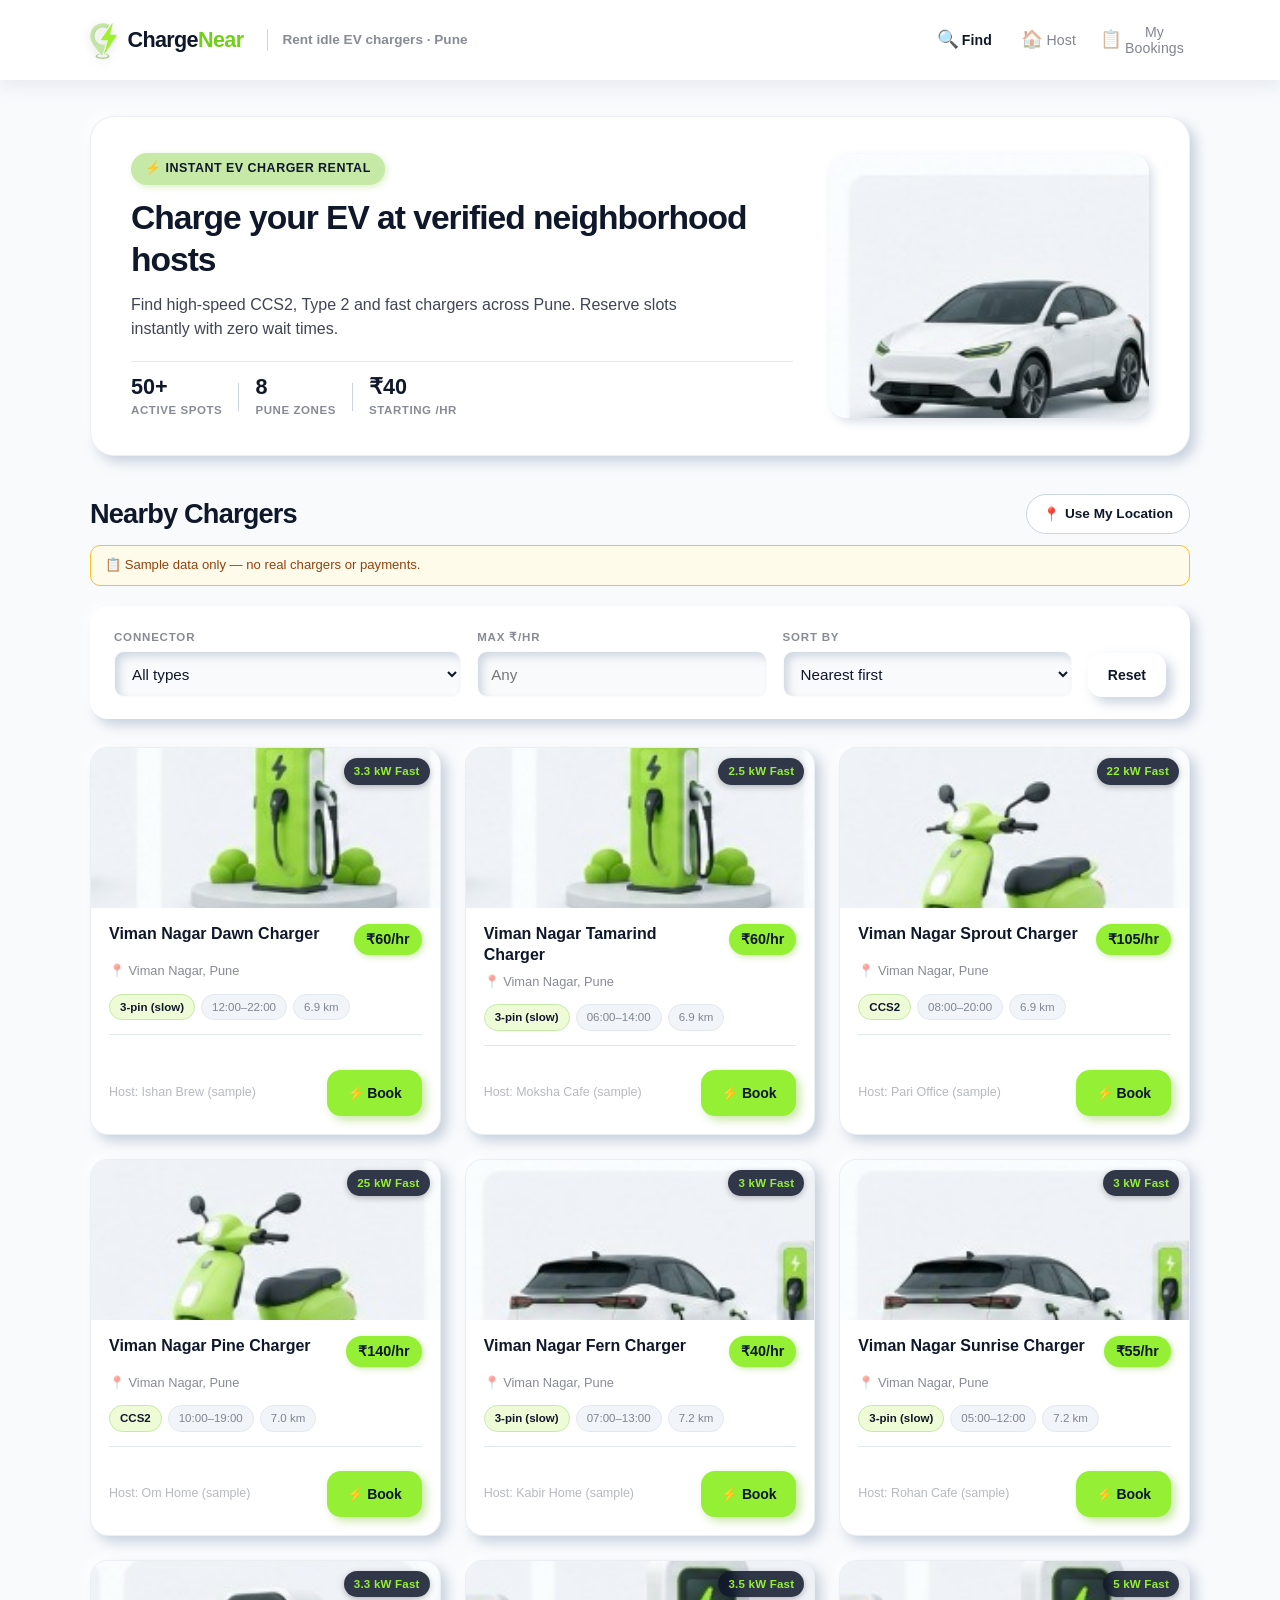
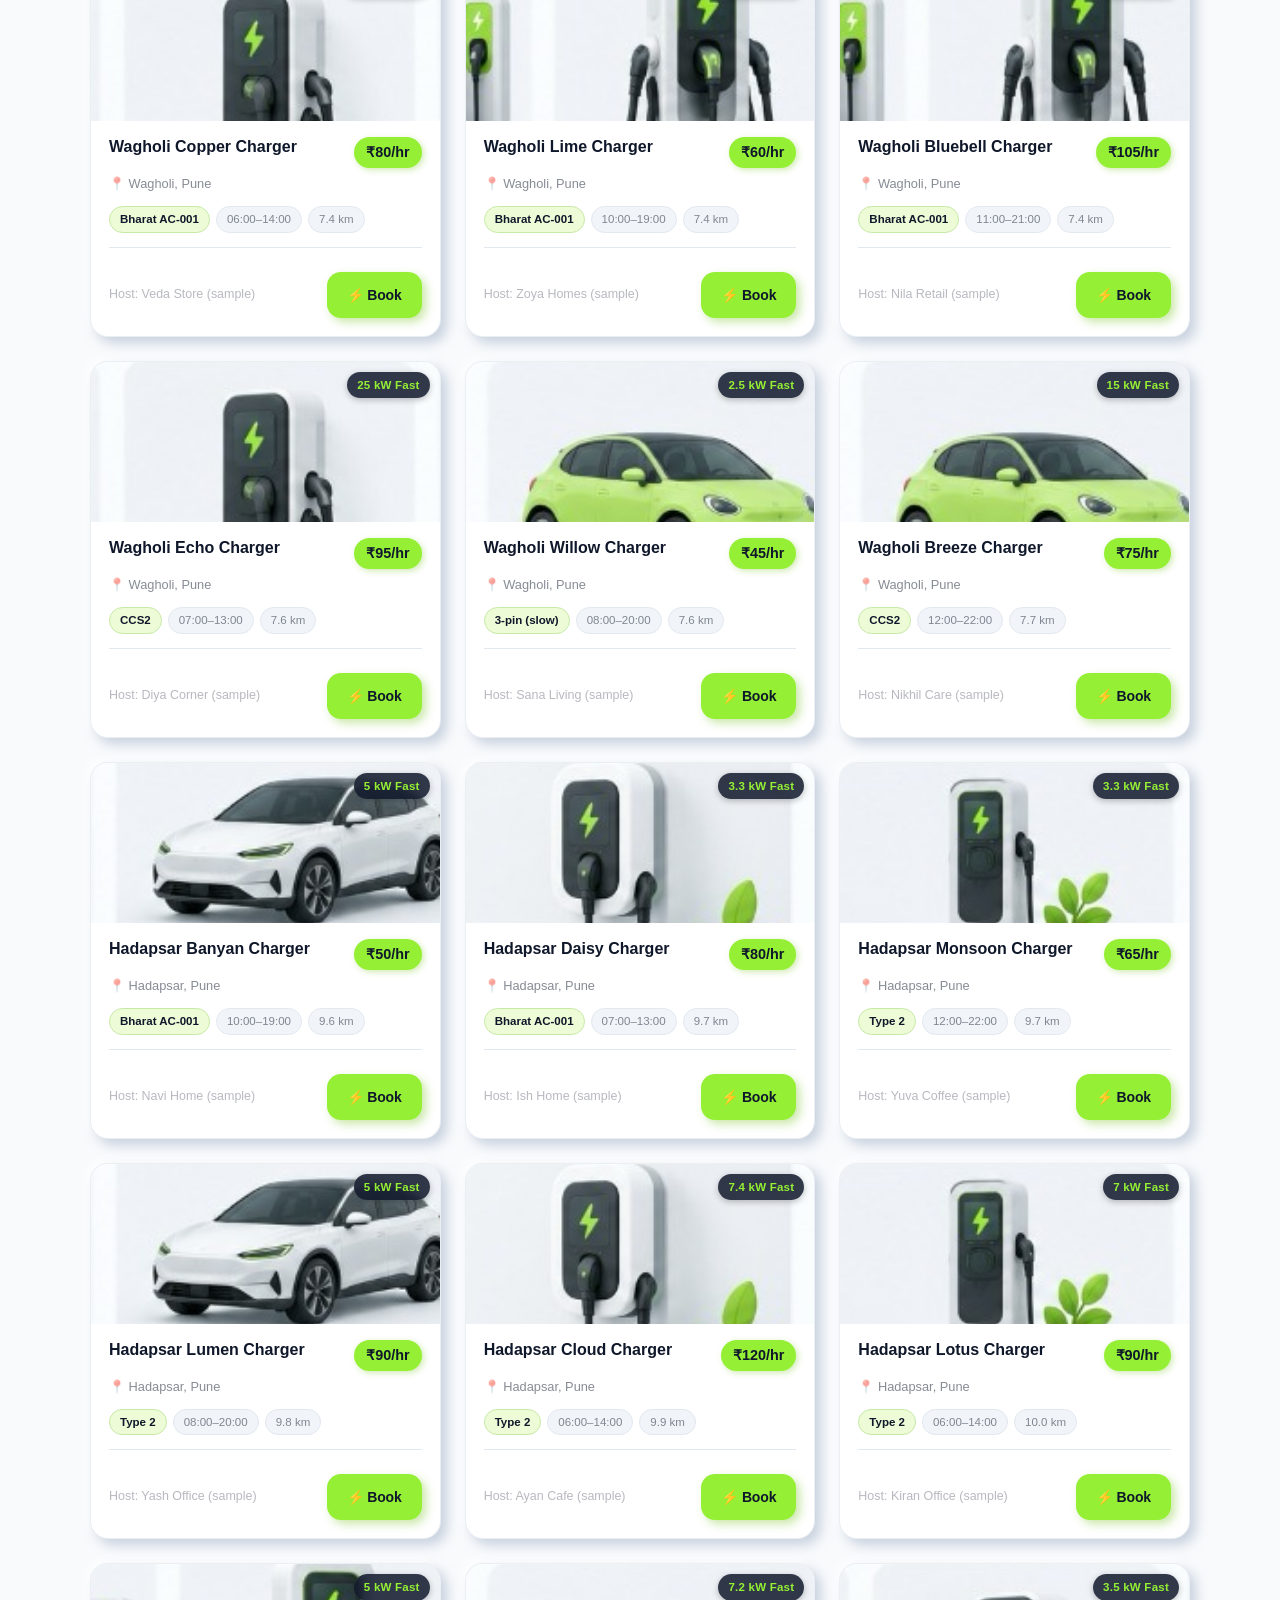
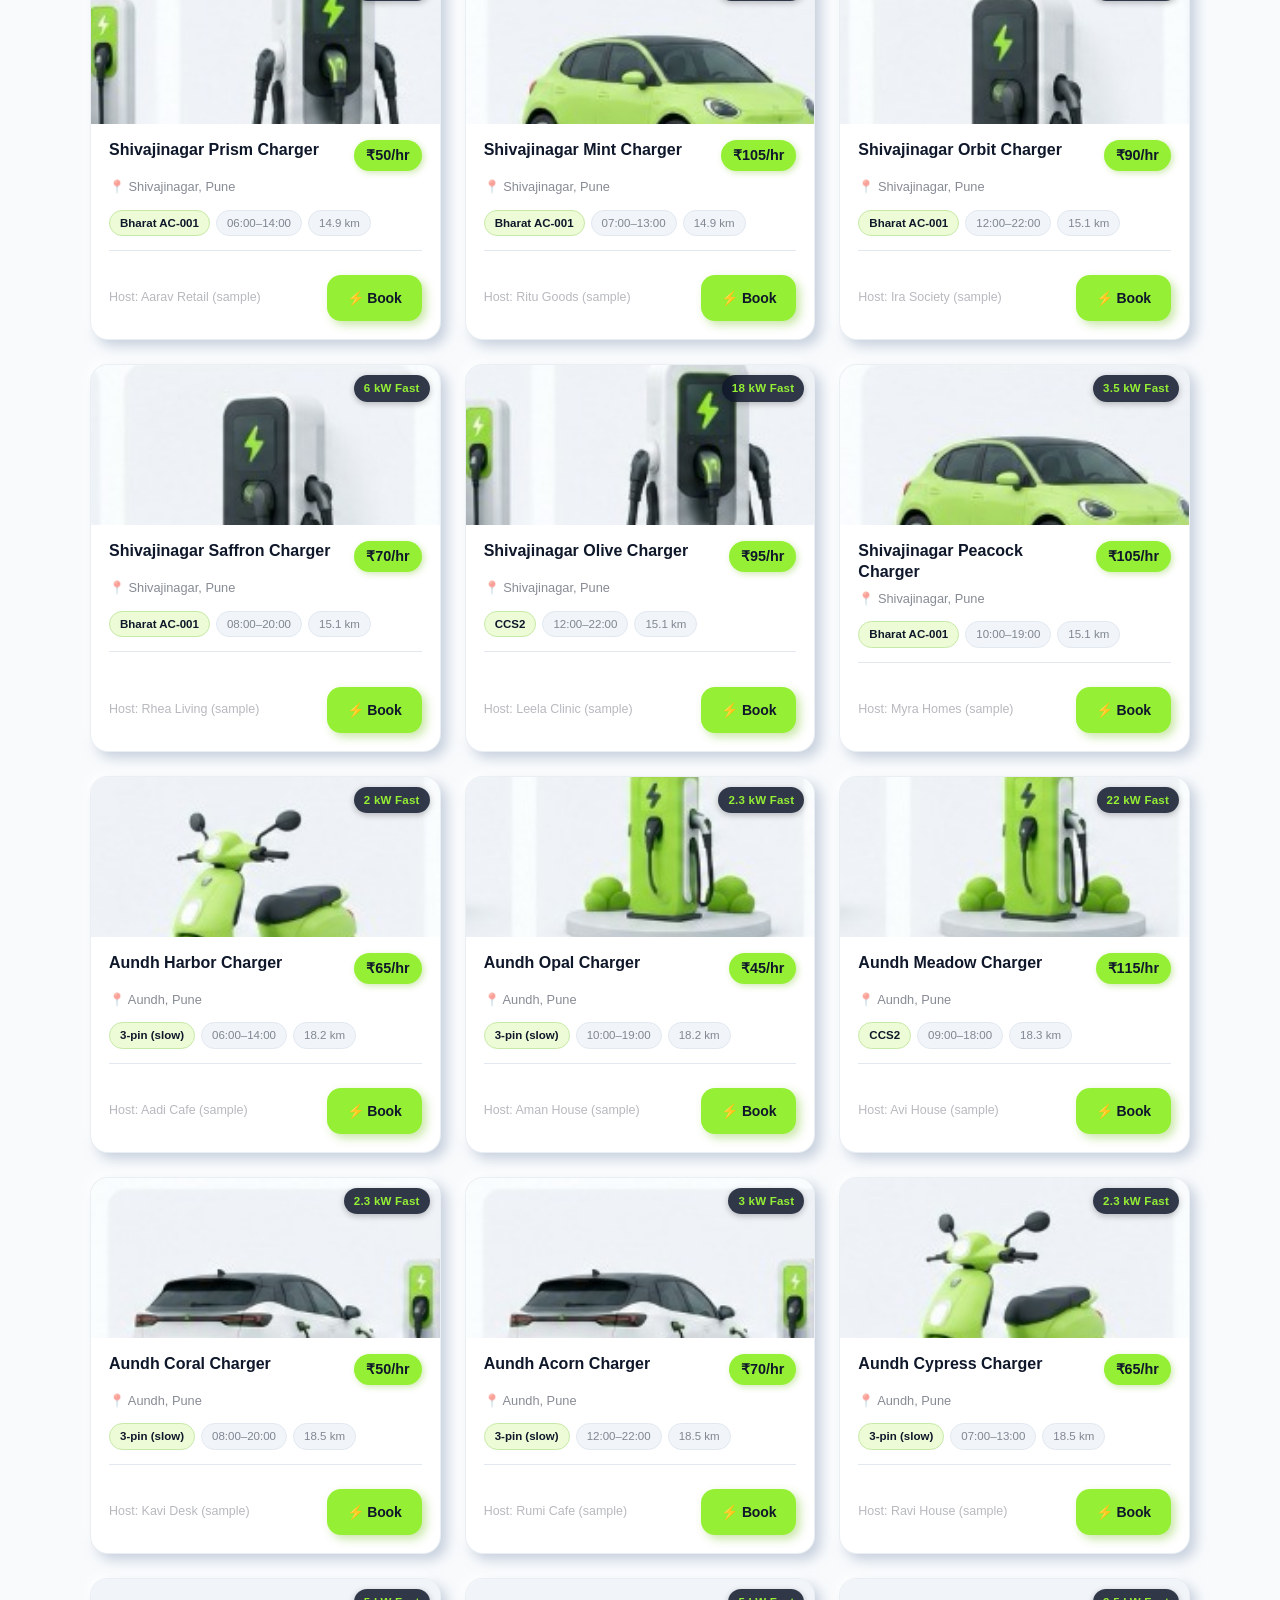
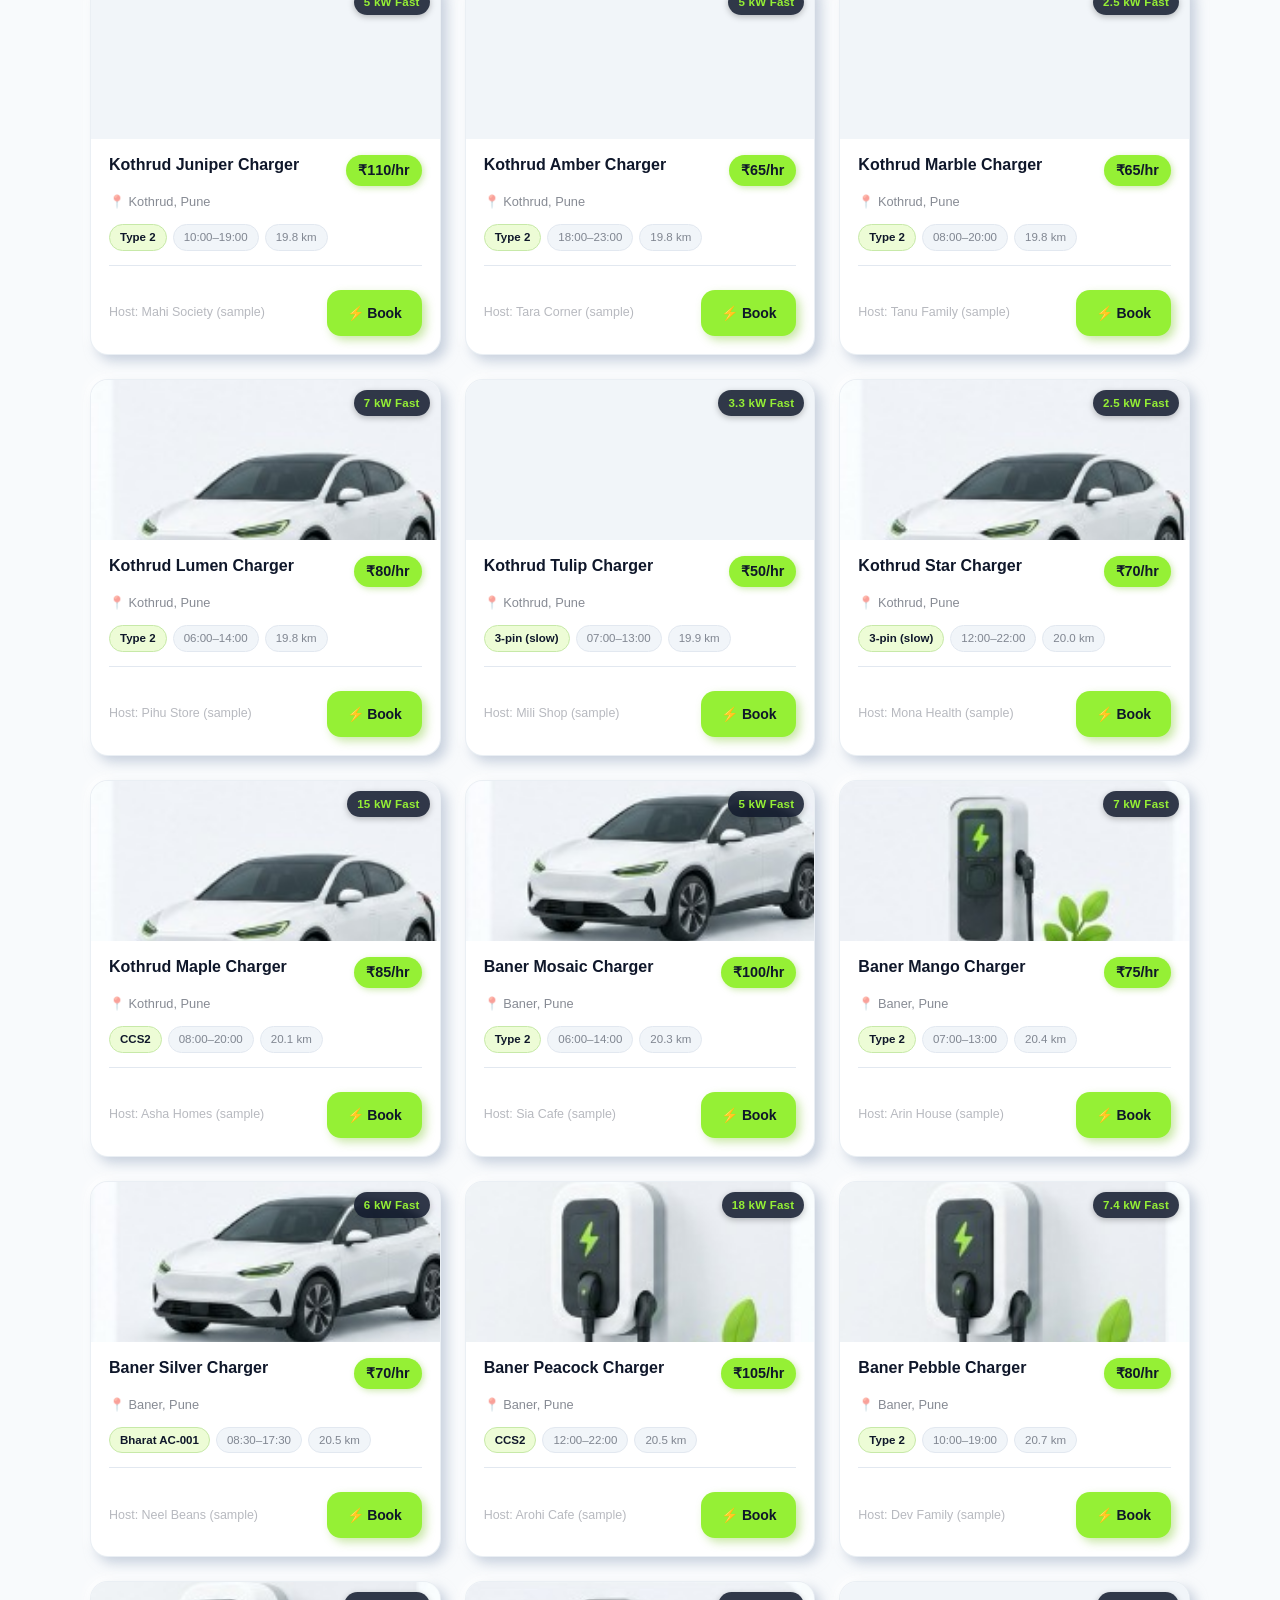
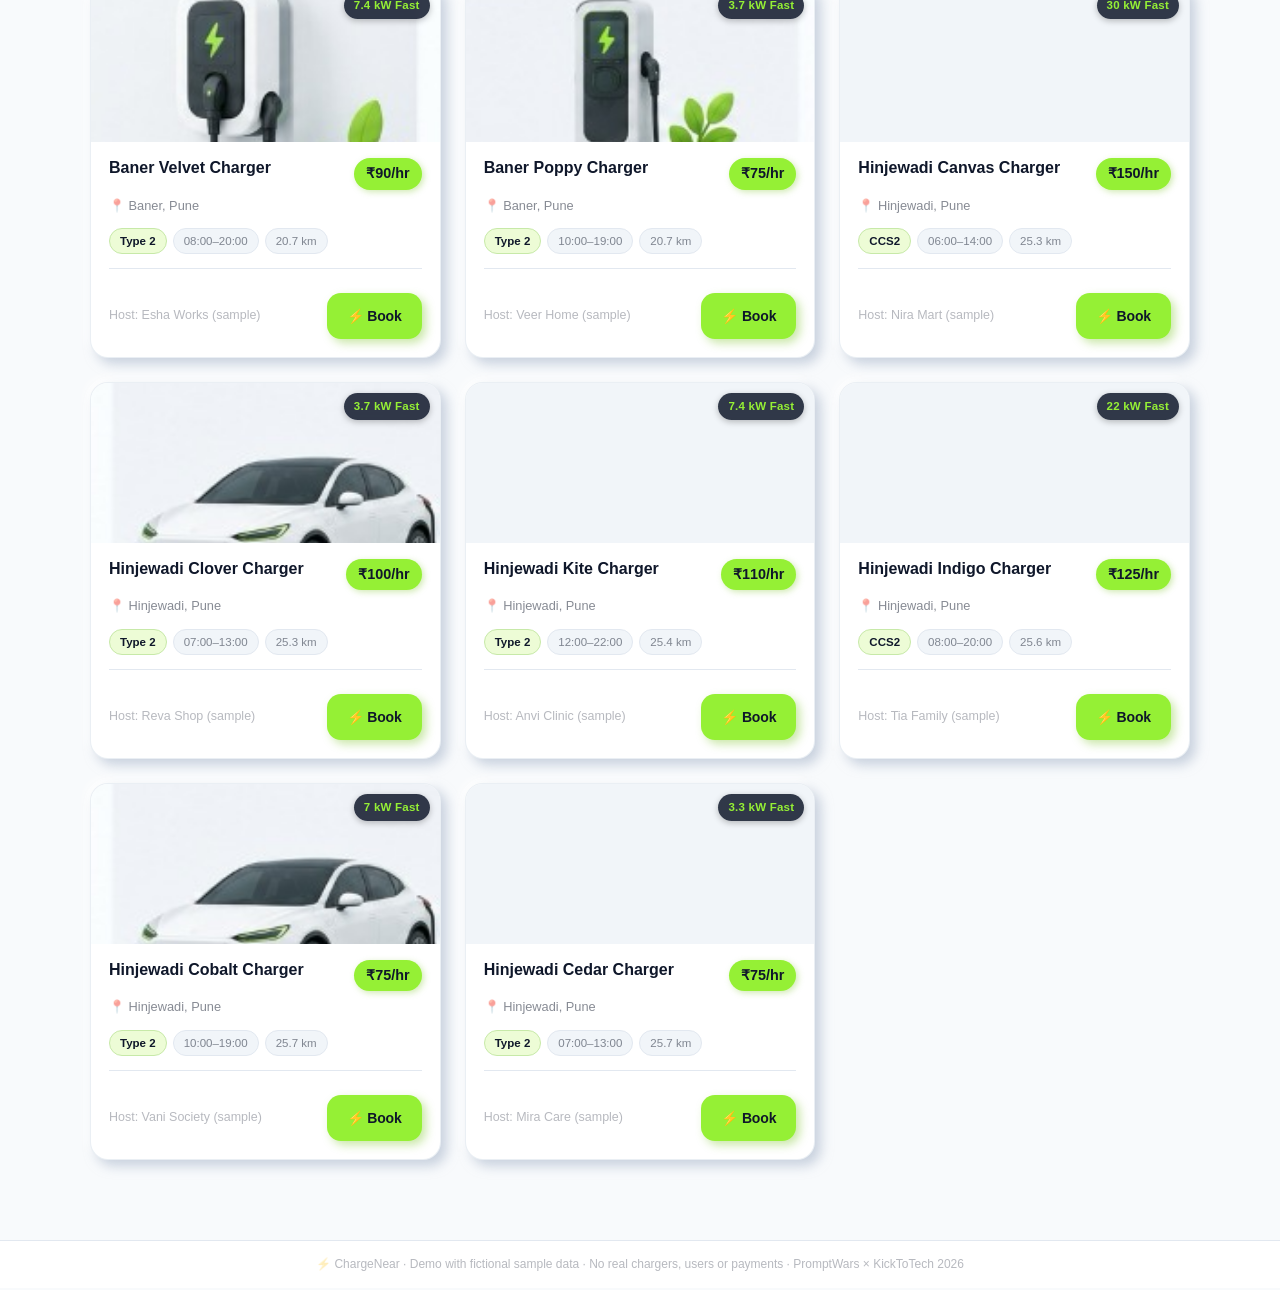
==== commit fd2dc86b: "Final tested version: ChargeNear" ====
--- a/index.html
+++ b/index.html
@@ -5,8 +5,9 @@
   <meta name="viewport" content="width=device-width, initial-scale=1.0" />
   <meta http-equiv="Content-Security-Policy"
         content="default-src 'self'; script-src 'self'; style-src 'self'; img-src 'self' data:;" />
-  <title>ChargeNear - Rent Idle EV Chargers</title>
-  <link rel="icon" type="image/png" href="assets/favicon.png" />
+  <title>ChargeNear: Rent Idle EV Chargers</title>
+  <meta name="description" content="Find and book idle EV chargers near you in Pune. Hosts earn passive income from their home or shop charger. Demo app with fictional data." />
+  <link rel="icon" href="data:image/svg+xml,<svg xmlns='http://www.w3.org/2000/svg' viewBox='0 0 100 100'><text y='.9em' font-size='90'>⚡</text></svg>" />
   <link rel="stylesheet" href="css/styles.css" />
 </head>
 <body>
@@ -43,9 +44,37 @@
     <!-- ── FIND VIEW ────────────────────────────────────────── -->
     <section id="view-find" class="view active" aria-label="Find chargers">
 
+      <!-- Hero Banner with 3D illustration -->
+      <div class="hero-banner">
+        <div class="hero-content">
+          <div class="hero-badge">⚡ Instant EV Charger Rental</div>
+          <h1 class="hero-title">Charge your EV at verified neighborhood hosts</h1>
+          <p class="hero-subtitle">Find high-speed CCS2, Type 2 and fast chargers across Pune. Reserve slots instantly with zero wait times.</p>
+          <div class="hero-stats">
+            <div class="stat-item">
+              <span class="stat-number">50+</span>
+              <span class="stat-label">Active Spots</span>
+            </div>
+            <div class="stat-divider"></div>
+            <div class="stat-item">
+              <span class="stat-number">8</span>
+              <span class="stat-label">Pune Zones</span>
+            </div>
+            <div class="stat-divider"></div>
+            <div class="stat-item">
+              <span class="stat-number">₹40</span>
+              <span class="stat-label">Starting /hr</span>
+            </div>
+          </div>
+        </div>
+        <div class="hero-visual">
+          <img src="assets/chargers/charger_ev_car_front.jpg" alt="EV charging" class="hero-img" />
+        </div>
+      </div>
+
       <div class="view-header">
         <div class="view-title-row">
-          <h2>Find a Charger</h2>
+          <h2>Nearby Chargers</h2>
           <button id="btn-use-location" class="btn-ghost">
             <span aria-hidden="true">📍</span> Use My Location
           </button>
--- a/css/styles.css
+++ b/css/styles.css
@@ -498,6 +498,111 @@
   outline-offset: 2px;
 }
 
+/* ── Hero Banner ─────────────────────────────────────────────── */
+.hero-banner {
+  background: var(--card);
+  border-radius: var(--r-xl);
+  box-shadow: var(--neu-out);
+  padding: 28px 24px;
+  margin-bottom: 28px;
+  display: flex;
+  flex-direction: column-reverse;
+  gap: 20px;
+  align-items: center;
+  position: relative;
+  overflow: hidden;
+  border: 1px solid rgba(163,177,198,.2);
+}
+
+.hero-content {
+  flex: 1;
+  display: flex;
+  flex-direction: column;
+  gap: 12px;
+}
+
+.hero-badge {
+  display: inline-flex;
+  align-items: center;
+  gap: 6px;
+  background: var(--lime-soft);
+  color: var(--navy);
+  font-size: 0.78rem;
+  font-weight: 800;
+  padding: 6px 14px;
+  border-radius: var(--r-pill);
+  width: fit-content;
+  box-shadow: 2px 2px 6px rgba(120,196,34,.25);
+  text-transform: uppercase;
+  letter-spacing: .04em;
+}
+
+.hero-title {
+  font-size: 1.55rem;
+  font-weight: 800;
+  line-height: 1.25;
+  color: var(--navy);
+  letter-spacing: -.03em;
+}
+
+.hero-subtitle {
+  font-size: 0.92rem;
+  color: var(--navy-80);
+  line-height: 1.5;
+}
+
+.hero-stats {
+  display: flex;
+  align-items: center;
+  gap: 16px;
+  margin-top: 8px;
+  padding-top: 14px;
+  border-top: 1px solid var(--gray-light);
+}
+
+.stat-item {
+  display: flex;
+  flex-direction: column;
+}
+
+.stat-number {
+  font-size: 1.35rem;
+  font-weight: 800;
+  color: var(--navy);
+  line-height: 1;
+}
+
+.stat-label {
+  font-size: 0.72rem;
+  font-weight: 600;
+  color: var(--navy-50);
+  text-transform: uppercase;
+  letter-spacing: .05em;
+  margin-top: 3px;
+}
+
+.stat-divider {
+  width: 1px;
+  height: 28px;
+  background: var(--gray-mid);
+}
+
+.hero-visual {
+  width: 100%;
+  max-width: 240px;
+  display: flex;
+  justify-content: center;
+  align-items: center;
+}
+
+.hero-img {
+  width: 100%;
+  height: auto;
+  border-radius: var(--r-lg);
+  box-shadow: var(--neu-card);
+  object-fit: cover;
+}
+
 /* ── Charger Cards ────────────────────────────────────────────── */
 .charger-list { display: flex; flex-direction: column; gap: 16px; }
 
@@ -505,14 +610,58 @@
   background: var(--card);
   border-radius: var(--r-lg);
   box-shadow: var(--neu-out);
-  padding: 20px;
+  overflow: hidden;
+  display: flex;
+  flex-direction: column;
   transition: box-shadow var(--t), transform var(--t);
+  border: 1px solid rgba(226, 232, 240, 0.7);
 }
 .charger-card:hover {
   box-shadow:
-    8px 8px 16px rgba(163,177,198,.55),
+    8px 8px 18px rgba(163,177,198,.60),
    -5px -5px 14px rgba(255,255,255,.90);
-  transform: translateY(-2px);
+  transform: translateY(-3px);
+}
+
+.charger-card-media {
+  position: relative;
+  width: 100%;
+  height: 140px;
+  background: #f1f5f9;
+  overflow: hidden;
+}
+
+.charger-card-img {
+  width: 100%;
+  height: 100%;
+  object-fit: cover;
+  transition: transform 0.3s ease;
+}
+
+.charger-card:hover .charger-card-img {
+  transform: scale(1.05);
+}
+
+.charger-badge-speed {
+  position: absolute;
+  top: 10px;
+  right: 10px;
+  background: rgba(15, 23, 42, 0.85);
+  backdrop-filter: blur(4px);
+  color: var(--lime);
+  font-size: 0.72rem;
+  font-weight: 800;
+  padding: 4px 10px;
+  border-radius: var(--r-pill);
+  box-shadow: 0 2px 6px rgba(0,0,0,0.25);
+  letter-spacing: .02em;
+}
+
+.charger-card-content {
+  padding: 16px 18px 18px;
+  display: flex;
+  flex-direction: column;
+  flex: 1;
 }
 
 /* Top row: name + price pill */
@@ -546,7 +695,7 @@
 .charger-card-area {
   font-size: 0.8rem;
   color: var(--navy-50);
-  margin-bottom: 14px;
+  margin-bottom: 12px;
 }
 
 /* Tags */
@@ -554,7 +703,7 @@
   display: flex;
   flex-wrap: wrap;
   gap: 6px;
-  margin-bottom: 16px;
+  margin-bottom: 14px;
 }
 
 .tag {
@@ -562,8 +711,8 @@
   color: var(--navy);
   border: 1px solid var(--lime-soft);
   border-radius: var(--r-pill);
-  padding: 4px 11px;
-  font-size: 0.74rem;
+  padding: 3px 10px;
+  font-size: 0.72rem;
   font-weight: 700;
 }
 
@@ -572,12 +721,36 @@
   color: var(--navy-50);
   border: 1px solid var(--gray-light);
   border-radius: var(--r-pill);
-  padding: 4px 11px;
-  font-size: 0.74rem;
+  padding: 3px 10px;
+  font-size: 0.72rem;
   font-weight: 500;
 }
 
 /* Divider */
+.card-divider {
+  border: none;
+  border-top: 1px solid var(--gray-light);
+  margin: 0 0 12px;
+}
+
+/* Booking preview image */
+.booking-preview-media {
+  width: 100%;
+  height: 160px;
+  overflow: hidden;
+  border-radius: var(--r-md) var(--r-md) 0 0;
+  margin: -18px -20px 14px;
+}
+
+.booking-preview-img {
+  width: 100%;
+  height: 100%;
+  object-fit: cover;
+}
+
+.info-card-content {
+  padding-top: 4px;
+}
 .card-divider {
   border: none;
   border-top: 1px solid var(--gray-light);
@@ -896,6 +1069,31 @@
 /* ── Responsive breakpoints for laptop & desktop ─────────────────── */
 @media (min-width: 640px) {
   body { padding-bottom: 0; }
+
+  /* Hero Banner on tablet/desktop */
+  .hero-banner {
+    flex-direction: row;
+    padding: 36px 40px;
+    margin-bottom: 36px;
+    gap: 36px;
+  }
+
+  .hero-title {
+    font-size: 2.1rem;
+  }
+
+  .hero-subtitle {
+    font-size: 1rem;
+    max-width: 580px;
+  }
+
+  .hero-visual {
+    max-width: 320px;
+  }
+
+  .charger-card-media {
+    height: 160px;
+  }
 
   /* Desktop nav inside header bar */
   .main-nav {
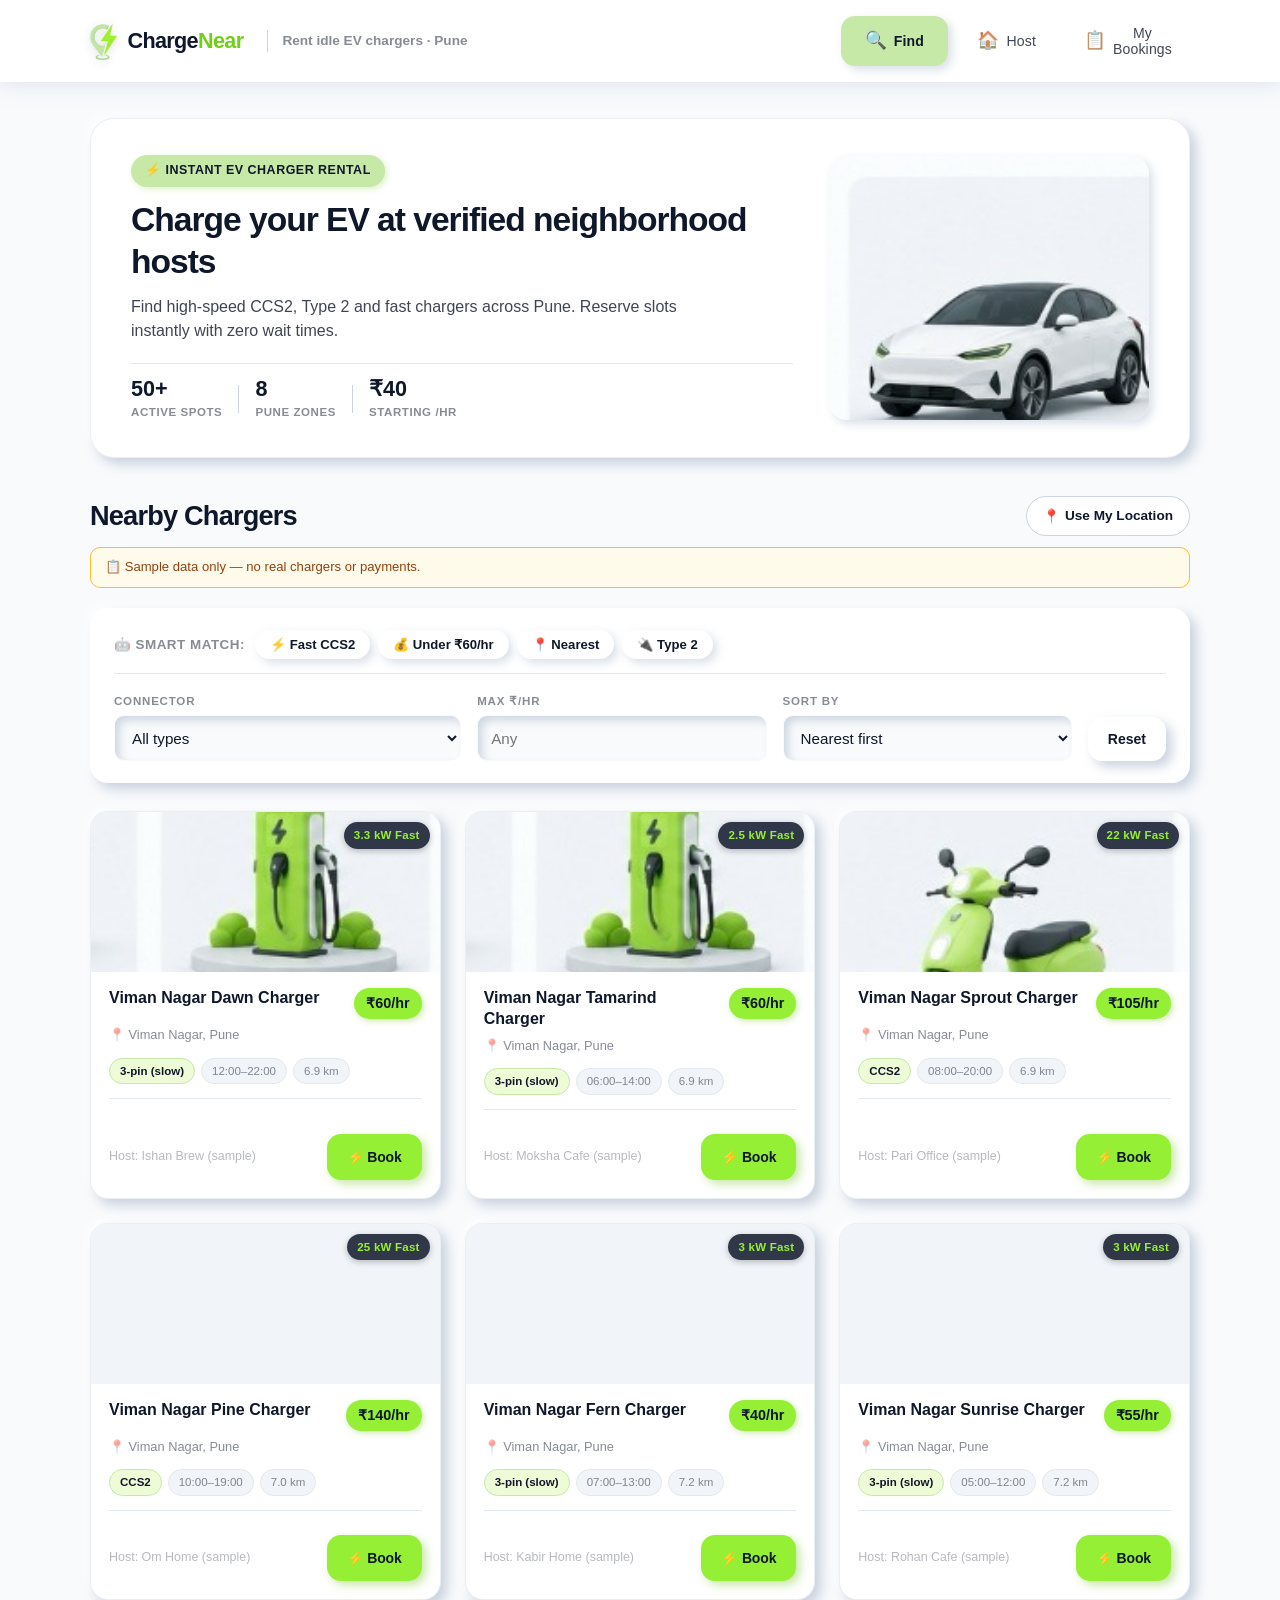
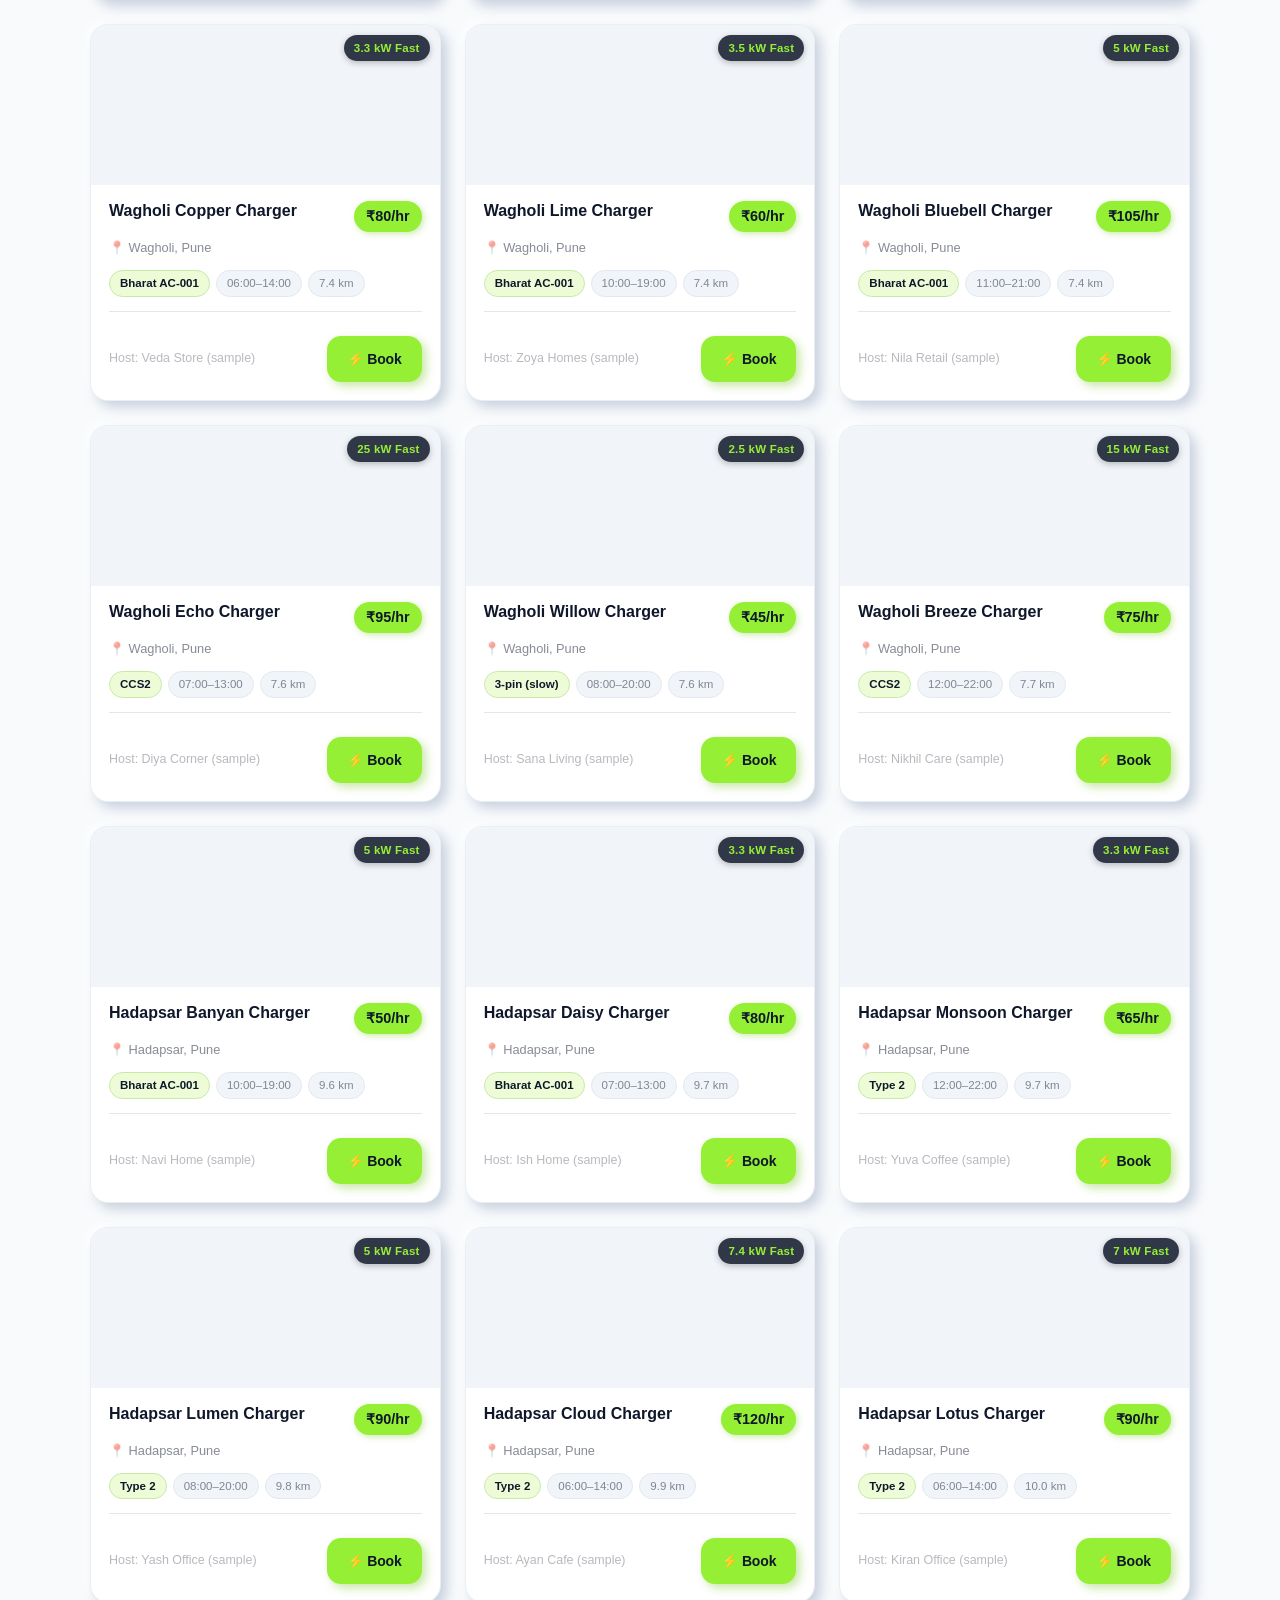
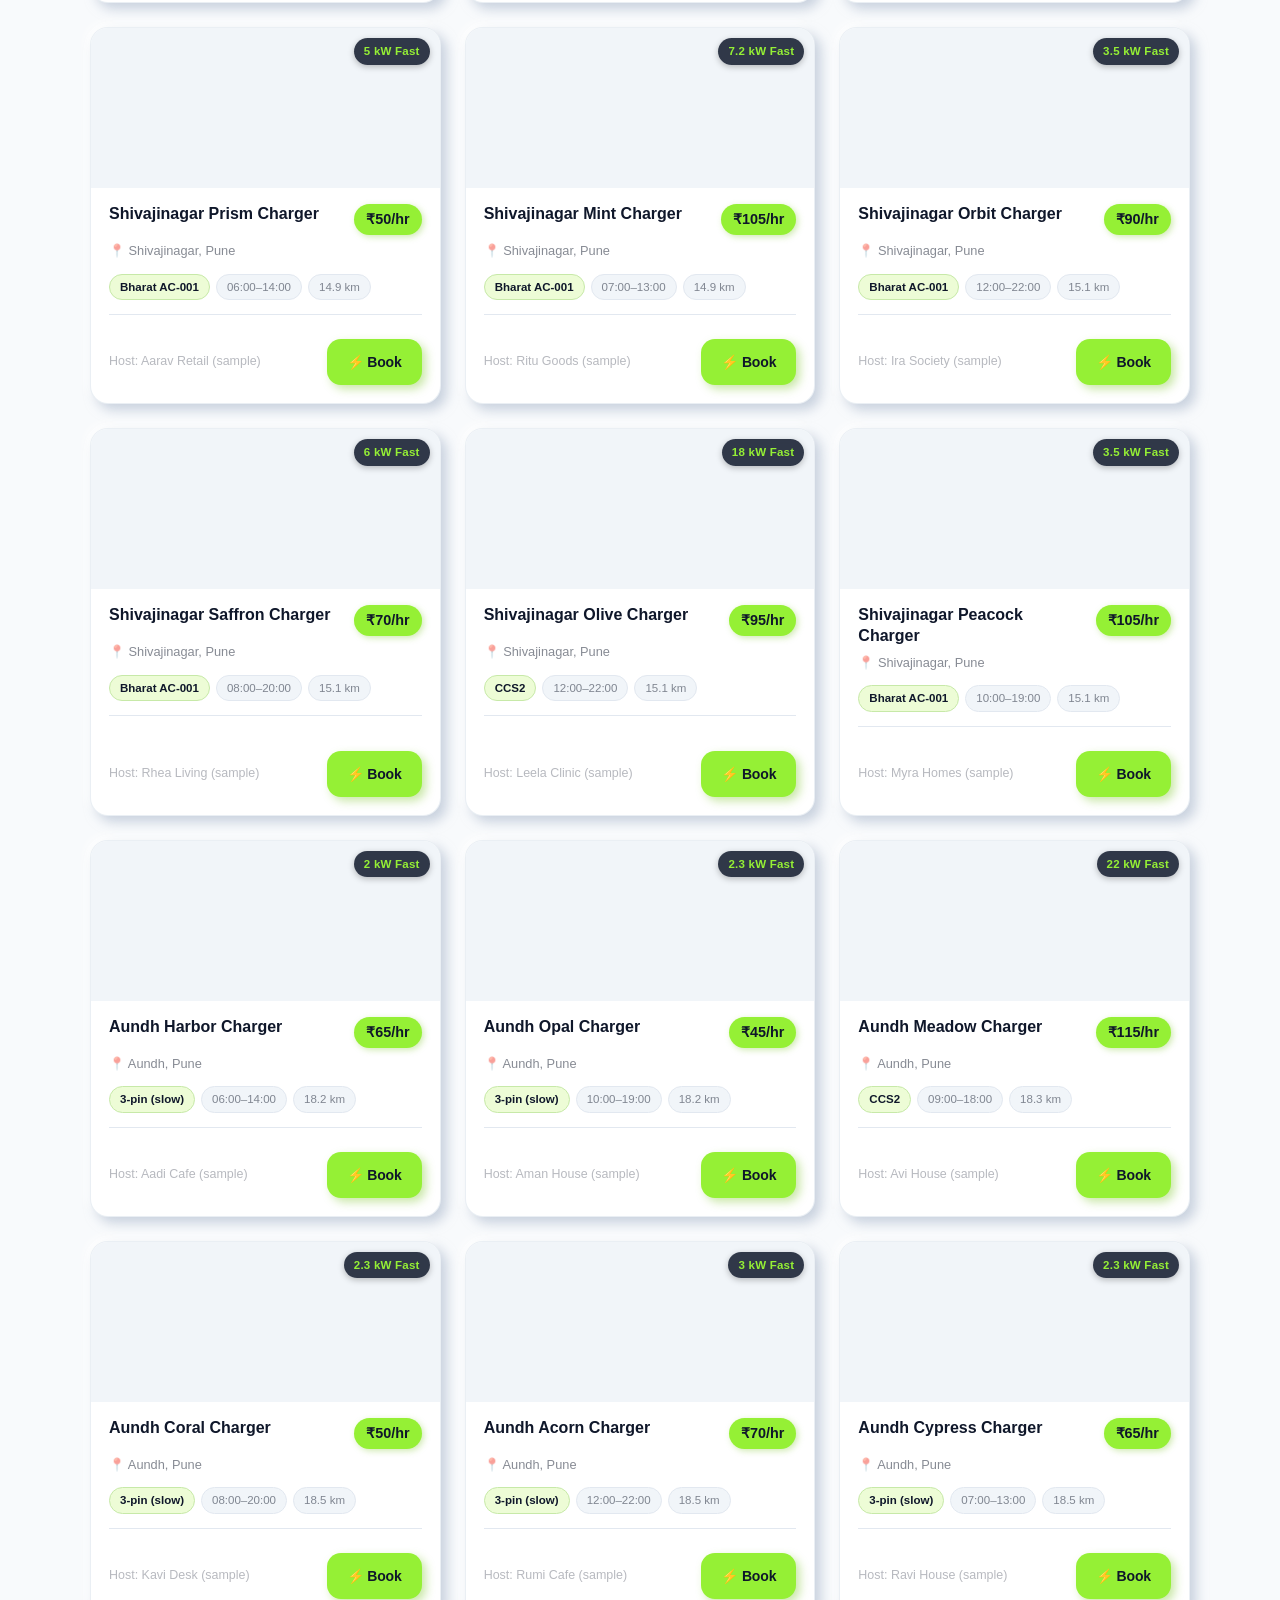
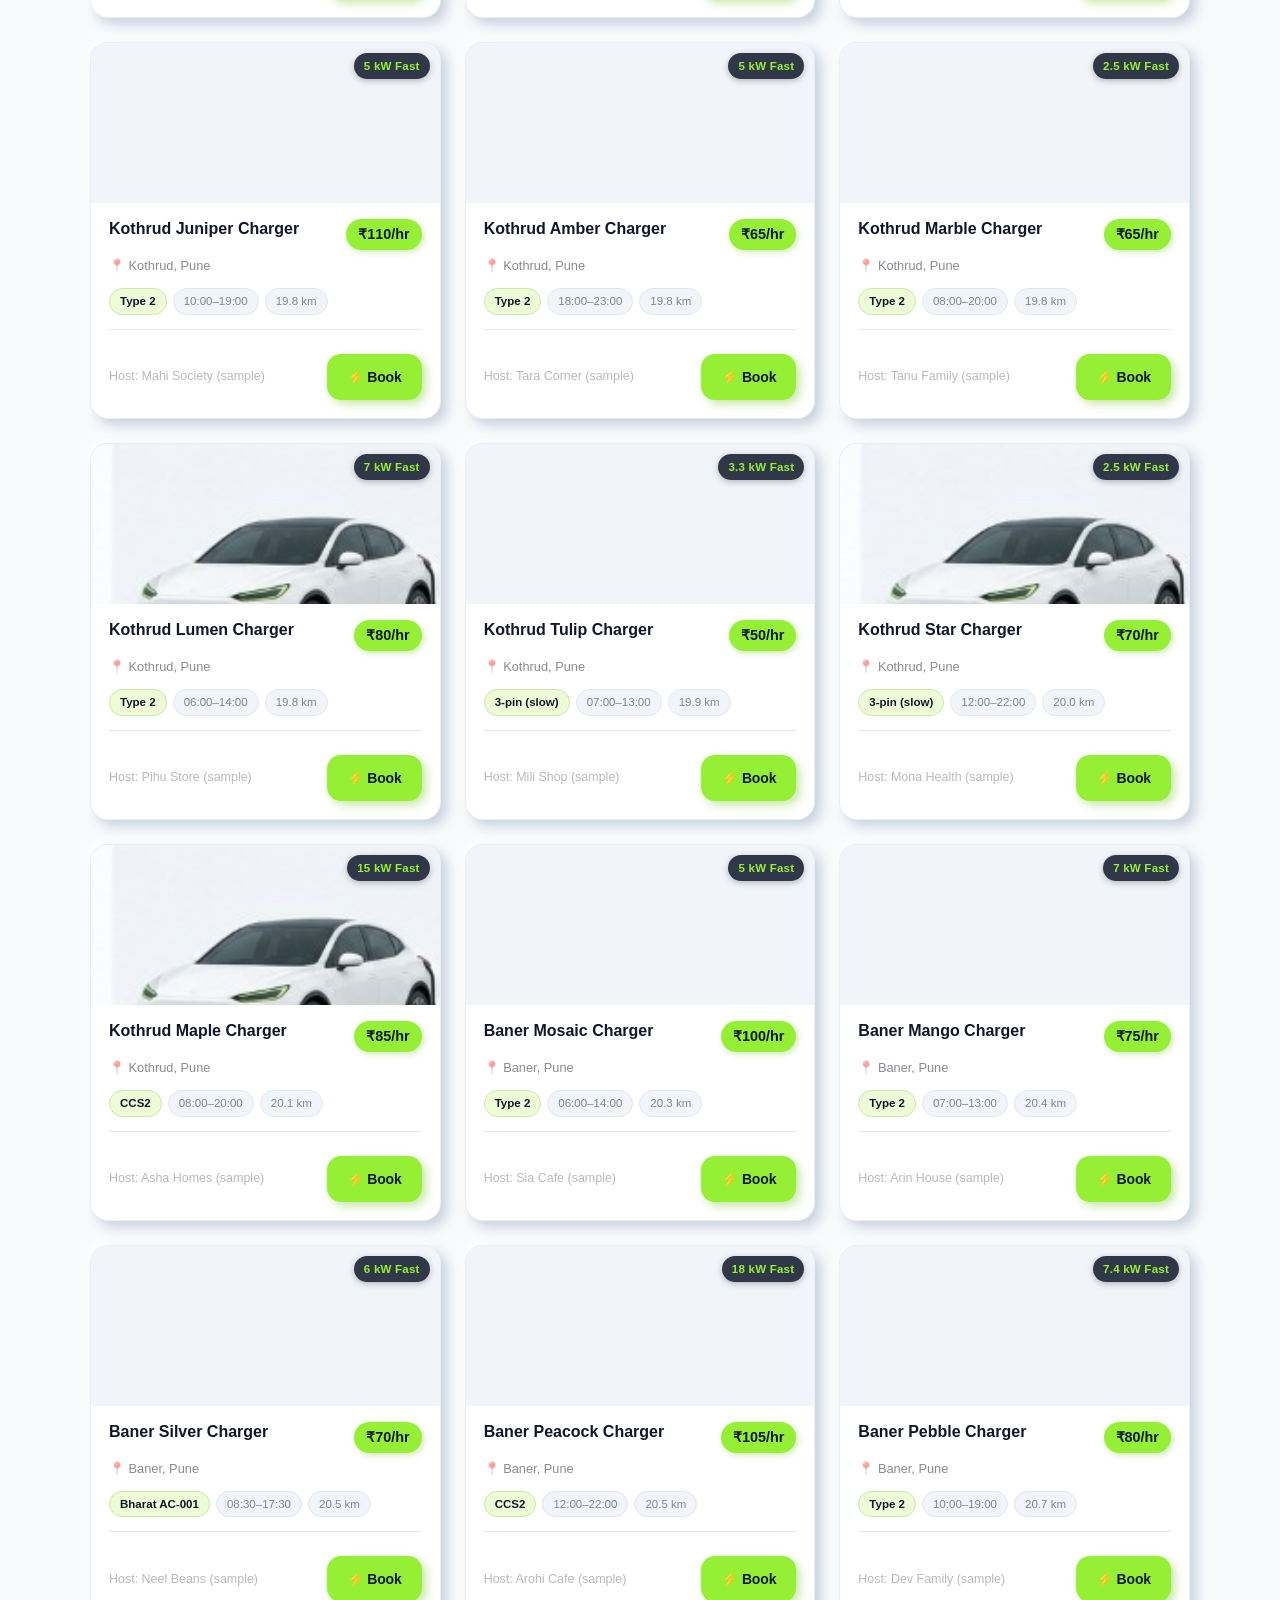
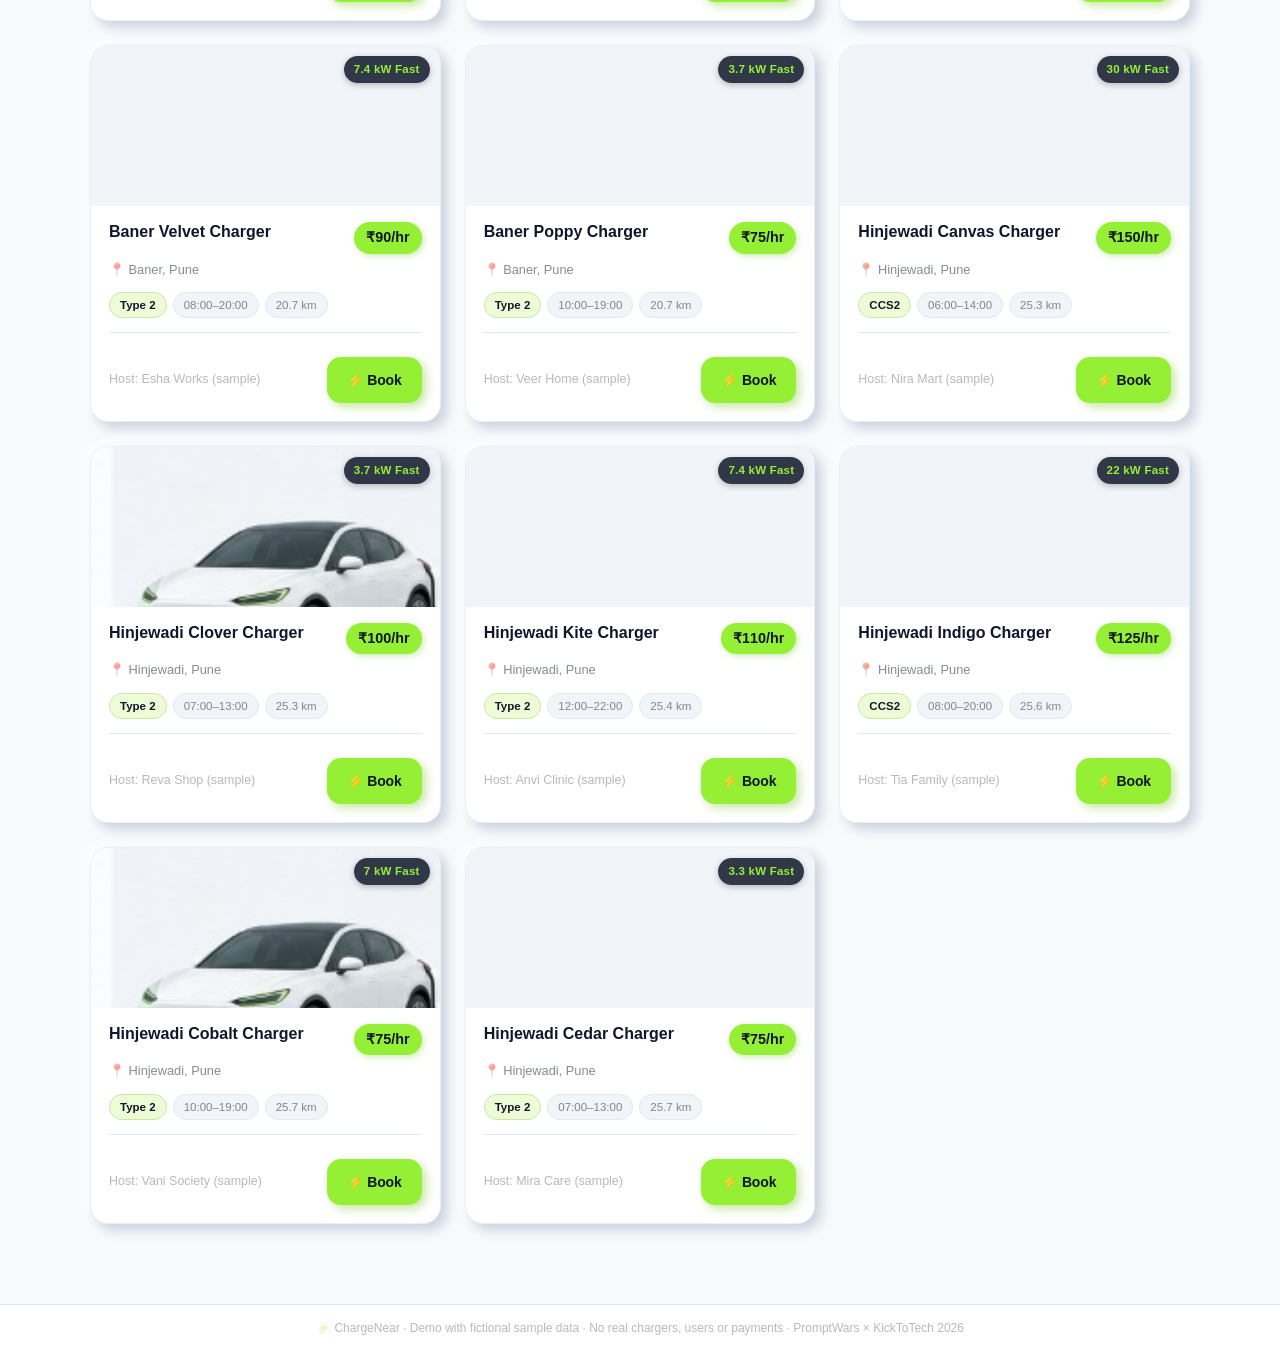
==== commit ec340737: "feat: enhance code quality, smart assistant logic, and test coverage" ====
--- a/index.html
+++ b/index.html
@@ -86,6 +86,17 @@
 
       <!-- Filters -->
       <div class="filters-card" role="search" aria-label="Filter chargers">
+        <!-- Smart Assistant Quick Match -->
+        <div class="smart-assistant-bar" role="toolbar" aria-label="Smart driver recommendations">
+          <span class="smart-assist-title"><span aria-hidden="true">🤖</span> Smart Match:</span>
+          <div class="preset-group">
+            <button type="button" class="preset-pill" data-preset="fast">⚡ Fast CCS2</button>
+            <button type="button" class="preset-pill" data-preset="budget">💰 Under ₹60/hr</button>
+            <button type="button" class="preset-pill" data-preset="nearest">📍 Nearest</button>
+            <button type="button" class="preset-pill" data-preset="standard">🔌 Type 2</button>
+          </div>
+        </div>
+
         <div class="filter-row">
           <div class="filter-field">
             <label for="filter-connector">Connector</label>
@@ -158,6 +169,7 @@
               <div class="input-neu">
                 <select id="booking-hour" required></select>
               </div>
+              <div id="booking-slot-hint" class="smart-slot-hint" aria-live="polite"></div>
             </div>
             <div class="form-group">
               <label for="booking-duration">Duration</label>
@@ -257,7 +269,10 @@
             </div>
 
             <div class="form-group">
-              <label for="host-price">Price / hr (₹)</label>
+              <div class="label-row-smart">
+                <label for="host-price">Price / hr (₹)</label>
+                <button type="button" id="btn-smart-price" class="btn-smart-link" title="Apply smart benchmark rate">💡 Suggest Price</button>
+              </div>
               <div class="input-neu">
                 <input type="number" id="host-price" placeholder="e.g. 80"
                        min="10" max="500" required />
--- a/css/styles.css
+++ b/css/styles.css
@@ -1248,3 +1248,90 @@
     grid-template-columns: 1fr 1fr;
   }
 }
+
+/* ── Smart Assistant & Dynamic Intent Styling ── */
+.smart-assistant-bar {
+  display: flex;
+  align-items: center;
+  flex-wrap: wrap;
+  gap: 10px;
+  margin-bottom: 18px;
+  padding-bottom: 14px;
+  border-bottom: 1px solid var(--gray-light);
+}
+
+.smart-assist-title {
+  font-size: 0.84rem;
+  font-weight: 700;
+  color: var(--navy-50);
+  text-transform: uppercase;
+  letter-spacing: 0.5px;
+  display: flex;
+  align-items: center;
+  gap: 4px;
+}
+
+.preset-group {
+  display: flex;
+  flex-wrap: wrap;
+  gap: 8px;
+}
+
+.preset-pill {
+  border: 1px solid transparent;
+  background: var(--card);
+  box-shadow: var(--neu-card);
+  color: var(--navy);
+  padding: 6px 14px;
+  border-radius: var(--r-pill);
+  font-size: 0.82rem;
+  font-weight: 600;
+  cursor: pointer;
+  transition: all 0.15s ease;
+}
+
+.preset-pill:hover {
+  box-shadow: var(--neu-in);
+}
+
+.preset-pill.active {
+  background: var(--lime);
+  color: var(--navy);
+  border-color: var(--lime-dark);
+  box-shadow: 0 0 10px rgba(149, 240, 53, 0.4);
+}
+
+.smart-slot-hint {
+  font-size: 0.82rem;
+  color: var(--navy-80);
+  font-weight: 600;
+  margin-top: 6px;
+  background: var(--lime-faint);
+  border: 1px solid var(--lime-soft);
+  padding: 6px 10px;
+  border-radius: var(--r-xs);
+}
+
+.label-row-smart {
+  display: flex;
+  justify-content: space-between;
+  align-items: center;
+}
+
+.btn-smart-link {
+  background: none;
+  border: none;
+  color: var(--navy-80);
+  font-size: 0.78rem;
+  font-weight: 700;
+  cursor: pointer;
+  padding: 2px 6px;
+  border-radius: var(--r-xs);
+  transition: background 0.15s ease;
+}
+
+.btn-smart-link:hover {
+  background: var(--lime-soft);
+  color: var(--navy);
+}
+
